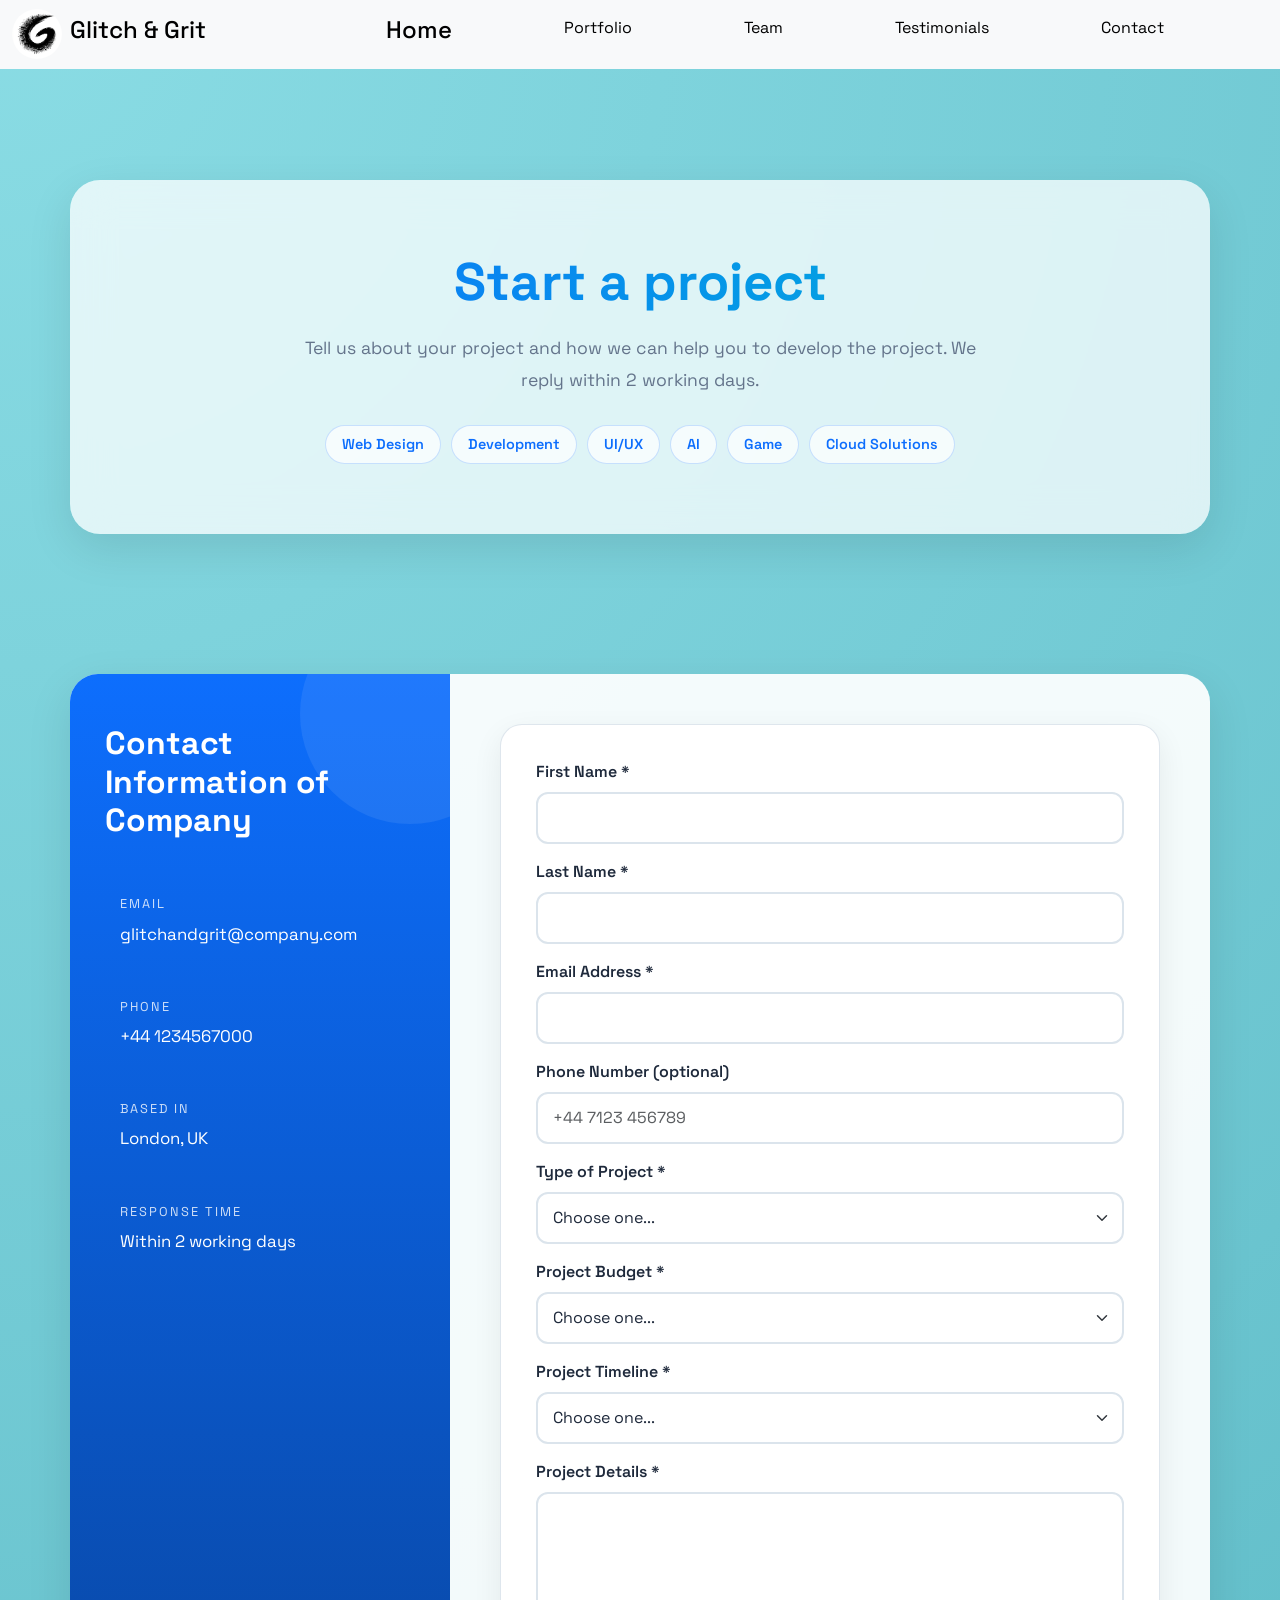
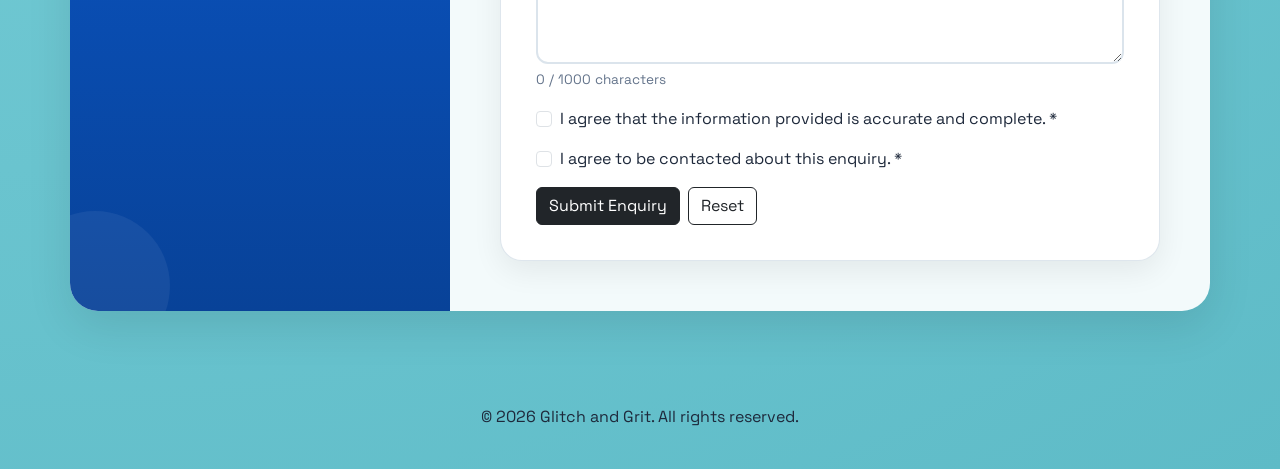
==== enquiry.html @ a0206c1f "Updated code" ====
<!doctype html>
<html lang="en">
<head>
    <meta charset="utf-8">
    <meta name="viewport" content="width=device-width, initial-scale=1">
    <title>Glitch and Grit</title>

    <!-- BootStrap CSS  -->
    <link href="https://cdn.jsdelivr.net/npm/bootstrap@5.3.8/dist/css/bootstrap.min.css" rel="stylesheet" integrity="sha384-sRIl4kxILFvY47J16cr9ZwB07vP4J8+LH7qKQnuqkuIAvNWLzeN8tE5YBujZqJLB" crossorigin="anonymous">

    <!-- Custom CSS -->
    <link rel="stylesheet" href="enquiry.css">
</head>

<body>

    <nav class="navbar navbar-expand-md navbar-light bg-light fixed-top">
        <div class="container-fluid">
            <img src="images/gglogo.png" alt="Logo" width="50" height="50" class="d-inline-block rounded-circle align-text-top me-2">
            <a class="navbar-brand" href="index.html"><h4>Glitch & Grit</h4></a>
            <button class="navbar-toggler" 
                type="button" 
                data-bs-toggle="collapse" 
                data-bs-target="#navbarnav" 
                aria-controls="navbarnav"
                aria-expanded="false"
                aria-label="Toggle navigation">
                <span class="navbar-toggler-icon"> </span>
            </button>
        <div class="collapse navbar-collapse" id="navbarnav">
            <ul class="navbar-nav ms-auto me-5 mb-2 mb-lg-0">
                <li class="nav-item mx-5" >
                    <a class="nav-link active" aria-current="page" href="index.html"><h4>Home</h4></a>
                </li>
                <li class="nav-item mx-5" >
                    <a class="nav-link active" href="portfolio.html">Portfolio</a>
                </li>
                <li class="nav-item mx-5" >
                    <a class="nav-link active" href="team.html">Team</a>
                </li>
                <li class="nav-item mx-5">
                    <a class="nav-link  active" href="testimonials.html">Testimonials</a>
                </li>
                <li class="nav-item mx-5">
                    <a class="nav-link active" href="enquiry.html">Contact</a>
                </li>
            </ul>
        </div>
    </nav>


    <!-- Main Section -->
    <main>

        <!-- Enquiry Form Section -->
        <section class="enquiry-section">
            <div class="container">
                <h2>Start a project</h2>
                <p>Tell us about your project and how we can help you to develop the project. We reply within 2 working days.</p>
                <div class="service-highlights">
                    <span>Web Design</span>
                    <span>Development</span>
                    <span>UI/UX</span>
                    <span>AI</span>
                    <span>Game</span>
                    <span>Cloud Solutions</span>
                </div>   
            </div>
        </section>

            
        <section class="contact">
            <div class="container">
                <!-- Left column: Contact Information -->
                <div class="row">
                    <div class="col-md-4">
                        <h2>Contact Information of Company</h2>
                        <div class="contacts-detail">
                            <span>Email</span>
                            <a href="mailto:glitchandgrit@company.com">glitchandgrit@company.com</a>
                        </div>

                        <div class="contacts-detail">
                            <span>Phone</span>
                            <a href="tel:+441234567000">+44 1234567000</a>
                        </div>

                        <div class="contacts-detail">
                            <span>Based in</span>
                            <p>London, UK</p>
                        </div>
                        <div class="contacts-detail">
                            <span>Response time</span>
                            <p>Within 2 working days</p>
                        </div>
                    </div>
        
                    <!-- Right column: Enquiry Form -->
                    <div class="col-md-8">
                        <form novalidate>

                            <div id="enquiry-status" role="status" aria-live="polite"></div>

                            <div class="mb-3">
                                <label for="first-name" class="form-label">First Name *</label>
                                <input type="text" id="first-name" name="FirstName" class="form-control" autocomplete="given-name" aria-describedby="first-name-error">
                                <p id="first-name-error" class="first-name-error-message" role="alert" aria-live="polite"></p>
                            </div>

                            <div class="mb-3">
                                <label for="last-name" class="form-label">Last Name *</label>
                                <input type="text" id="last-name" name="LastName" class="form-control" autocomplete="family-name" aria-describedby="last-name-error">
                                <p id="last-name-error" class="last-name-error-message" role="alert" aria-live="polite"></p>
                            </div>

                            <div class="mb-3">
                                <label for="email" class="form-label">Email Address *</label>
                                <input type="email" id="email" name="Email" class="form-control" autocomplete="email" aria-describedby="email-error">
                                <p id="email-error" class="email-error-message" role="alert" aria-live="polite"></p>
                            </div>

                            <div class="mb-3">
                                    <label for="phone-number" class="form-label">Phone Number (optional)</label>
                                <input type="tel" id="phone-number" name="Phone" class="form-control" placeholder="+44 7123 456789" autocomplete="tel" aria-describedby="phone-number-error">
                                <p id="phone-number-error" class="phone-number-error-message" role="alert" aria-live="polite"></p>
                            </div>

                            <div class="project-budget-options">
                                <div class="mb-3">
                                    <label for="project" class="form-label">Type of Project *</label>
                                    <select id="project" name="project" class="form-select" aria-describedby="project-error">
                                        <option value="">Choose one...</option>
                                        <option value="Website">Website Development</option>
                                        <option value="ui/ux">UI/UX Design</option>
                                        <option value="desk/appdev">Desktop/Mobile Application Development</option>
                                        <option value="ai">Artificial Intelligence</option>
                                        <option value="game">Game Development</option>
                                        <option value="cloud">Cloud Development</option>
                                    </select>
                                    <p id="project-error" class="project-error-message" role="alert" aria-live="polite"></p>
                                </div>
                            </div>

                            <div class="mb-3">
                                <label for="project-budget" class="form-label">Project Budget *</label>
                                    <select id="project-budget" name="projectBudget" class="form-select" aria-describedby="project-budget-error">
                                        <option value="">Choose one...</option>
                                        <option value="low">Under £4,000</option>
                                        <option value="medium">£4,000 - £10,000</option>
                                        <option value="high">£10,000 - £20,000</option>
                                        <option value="very-high">£20,000 +</option>
                                    </select>
                                    <p id="project-budget-error" class="project-budget-error-message" role="alert" aria-live="polite"></p>
                            </div>

                            <div class="mb-3">
                                <label for="project-timeline" class="form-label">Project Timeline *</label>
                                    <select id="project-timeline" name="projectTimeline" class="form-select" aria-describedby="project-timeline-error">
                                        <option value="">Choose one...</option>
                                        <option value="urgent">Within 4 weeks</option>
                                        <option value="short">1 - 2 months</option>
                                        <option value="medium">2 - 5 months</option>
                                        <option value="long">5+ months</option>
                                    </select>
                                    <p id="project-timeline-error" class="project-timeline-error-message" role="alert" aria-live="polite"></p>
                            </div>


                            <div class="mb-3">
                                <label for="project-details" class="form-label">Project Details *</label>
                                <textarea id="project-details" name="projectdetails" class="form-control" rows="6" aria-describedby="project-details-error message-count"></textarea>
                                <p id="message-count" class="form-text">0 / 1000 characters</p>
                                <p id="project-details-error" class="project-details-error-message" role="alert" aria-live="polite"></p>
                            </div>

                            <div class="form-check mb-2">
                                <input class="form-check-input" type="checkbox" id="agreed-information" name="agreedInfo" aria-describedby="agreed-info-error">
                                <label class="form-check-label" for="agreed-information">I agree that the information provided is accurate and complete. *</label>
                                <p id="agreed-info-error" class="agreed-info-error-message" role="alert" aria-live="polite"></p>
                            </div>

                            <div class="form-check mb-3">
                                <input class="form-check-input" type="checkbox" id="agreed-enquiry" name="agreedContact" aria-describedby="agreed-enquiry-error">
                                <label class="form-check-label" for="agreed-enquiry">I agree to be contacted about this enquiry. *</label>
                                <p id="agreed-enquiry-error" class="agreed-enquiry-error-message" role="alert" aria-live="polite"></p>
                            </div>

                            <div class="d-flex gap-2">
                                <button type="submit" class="btn btn-dark">Submit Enquiry</button>
                                <button type="button" class="btn btn-outline-dark">Reset</button>
                            </div>
                        </form>
                    </div>
                </div>
            </div>
        </section>
    </main>

    <!-- Footer Section -->
    <footer class="footer py-4">
        <div class="container text-center">
            <p>&copy; 2026 Glitch and Grit. All rights reserved.</p>
        </div>
    </footer>

    <!-- Bootstrap JS-->
    <script src="https://cdn.jsdelivr.net/npm/bootstrap@5.3.8/dist/js/bootstrap.bundle.min.js"></script>


    <!-- Custom JS -->
    <script src="enquiry.js"></script>  

</body>
</html>
---- enquiry.css ----
/* Google fonts Import*/
@import url('https://fonts.googleapis.com/css2?family=Space+Grotesk:wght@300;400;500;600;700&display=swap');

/* Main colors and variables for webpage */
:root{
    --primary: #0d6efd;
    --primary-dark: #0b5ed7;
    --secondary: #5ebbc7;
    --dark: #1e293b;
    --dark-light: #334155;
    --white: #ffffff;
    --light: #f8fafc;
    --border:#dbe4ec;
    --shadow:
    0 15px 45px rgba(0,0,0,.10);
    --shadow-hover:
    0 25px 55px rgba(0,0,0,.18);
    --radius:22px;
}

/* CSS Reset of webpage */
*{
    margin: 0;
    padding: 0;
    box-sizing: border-box;
}

/* smooth scrolling */
html {
    scroll-behavior: smooth;
}

/* Main page styling - body */
body {
    font-family: "Space Grotesk",sans-serif;
    background:
    radial-gradient(circle at top left,#8adce4,#5ebbc7);
    color: var(--dark);
    padding-top: 90px;
    overflow-x: hidden;
}

/* custom scrollbar */
::-webkit-scrollbar {
    width: 12px;
}

::-webkit-scrollbar-track {
    background: #dbe4ec;
}

/* Scrollbar thumb styling */
Hero section
::-webkit-scrollbar-thumb {
    background: #0d6efd;
    border-radius: 30px;
}

/* Scrollbar thumb hover effect */
hero content
::-webkit-scrollbar-thumb:hover {
    background: #084298;
}

/* text highlight color */
::selection {
    background: #0d6efd;
    color: #fff;
}

/* Top enquiry banner section */
.enquiry-section {
    padding: 90px 0 70px;
}

/* Top Main Container */
.enquiry-section .container {
    background: rgba(255,255,255,.75);
    backdrop-filter: blur(20px);
    border-radius: 30px;
    padding: 70px 50px;
    text-align: center;
    box-shadow: var(--shadow);
    animation:floatHero 6s ease-in-out infinite;
}

/* CSS styling for top enquiry box inside */
.enquiry-section h2 {
    font-size: 3.3rem;
    font-weight: 800;
    background:
    linear-gradient(90deg,#0d6efd,#00b4d8);
    background-clip: text;
    color: transparent;
    margin-bottom: 20px;
}

/* Text under main title */
.enquiry-section p {
    color: #64748b;
    font-size: 1.1rem;
    max-width: 700px;
    margin: auto;
    line-height: 1.8;
}

/* Service highlights styling */
.service-highlights {
    display: flex;
    justify-content: center;
    flex-wrap: wrap;
    gap: 10px;
    margin-top: 28px;
}

.service-highlights span {
    padding: 8px 16px;
    border: 1px solid rgba(13,110,253,.2);
    border-radius: 50px;
    background: rgba(255,255,255,.7);
    color: #0d6efd;
    font-size: .9rem;
    font-weight: 600;
    transition: transform .25s ease, background-color .25s ease, box-shadow .25s ease;
}

.service-highlights span:hover {
    transform: translateY(-3px);
    background: #ffffff;
    box-shadow: 0 8px 18px rgba(13,110,253,.15);
}

/* Contact section - left side styling */
.contact {
    padding: 70px 0;
}


.contact .row {
    background: rgba(255,255,255,.92);
    border-radius: 28px;
    overflow: hidden;
    box-shadow: var(--shadow);
    transition: box-shadow .35s ease, transform .35s ease;
}

.contact .row:hover {
    transform: translateY(-5px);
    box-shadow: var(--shadow-hover);
}

/* Contact information styling */
.contact .col-md-4 {
    background: linear-gradient(180deg,#0d6efd,#084298);
    color: white;
    padding: 50px 35px;
    position: relative;
    overflow: hidden;
}

/* bg styling of left column */
.contact .col-md-4::before {
    content: "";
    position: absolute;
    width: 220px;
    height: 220px;
    border-radius: 50%;
    background: rgba(255,255,255,.08);
    right: -70px;
    top: -70px;
}

.contact .col-md-4::after {
    content: "";
    position: absolute;
    width: 150px;
    height: 150px;
    border-radius: 50%;
    background: rgba(255,255,255,.06);
    left: -50px;
    bottom: -50px;
}
.contact .col-md-4 h2 {
    font-size: 2rem;
    font-weight: 700;
    margin-bottom: 40px;
    position: relative;
    z-index: 2;
}

/* Contact details */
.contacts-detail {
    padding: 15px;
    margin-bottom: 20px;
    border-radius: 16px;
    transition: transform .3s ease, background-color .3s ease;
    position: relative;
    z-index: 2;
}


.contacts-detail:hover {
    background: rgba(255,255,255,.12);
    transform: translateX(8px);
}

.contacts-detail span {
    display: block;
    text-transform: uppercase;
    letter-spacing: 2px;
    font-size: .8rem;
    opacity: .8;
    margin-bottom: 8px;
}

.contacts-detail a,
.contacts-detail p {
    color: white;
    text-decoration: none;
    margin: 0;
    font-size: 1.05rem;
}

.contacts-detail a:hover {
    text-decoration: underline;
}

/* Contact form - right side styling */
.contact .col-md-8 {
    padding: 50px;
}
.contact form {
    background: #ffffff;
    border: 1px solid rgba(219,228,236,.9);
    border-radius: 22px;
    padding: 35px;
    box-shadow: 0 10px 30px rgba(0,0,0,.07);
    transition: transform .3s ease, box-shadow .3s ease;
}
.contact form:hover {
    transform: translateY(-3px);
    box-shadow: 0 15px 35px rgba(0,0,0,.10);
}

/* Form input fields styling */
.form-label {
    font-weight: 600;
    color: var(--dark);
    margin-bottom: 8px;
}

/* Text inputs and dropdown menu styling*/
.form-control,
.form-select {
    border: 2px solid var(--border);
    border-radius: 12px;
    padding: 12px 15px;
    background-color: #ffffff;
    color: var(--dark);
    transition: border-color .25s ease, box-shadow .25s ease, transform .25s ease;
}

.form-control:hover,
.form-select:hover {
    border-color: #8bbcf7;
    transform: translateY(-2px);
}

.form-control:focus,
.form-select:focus {
    border-color: var(--primary);
    outline: none;
    transform: translateY(-2px);
    box-shadow: 0 7px 18px rgba(13,110,253,.18);
}

textarea.form-control {
    resize: vertical;
    min-height: 150px;
}

/* Form character counting*/
#message-count {
    font-size: .85rem;
    color: #64748b;
    margin-top: 6px;
}
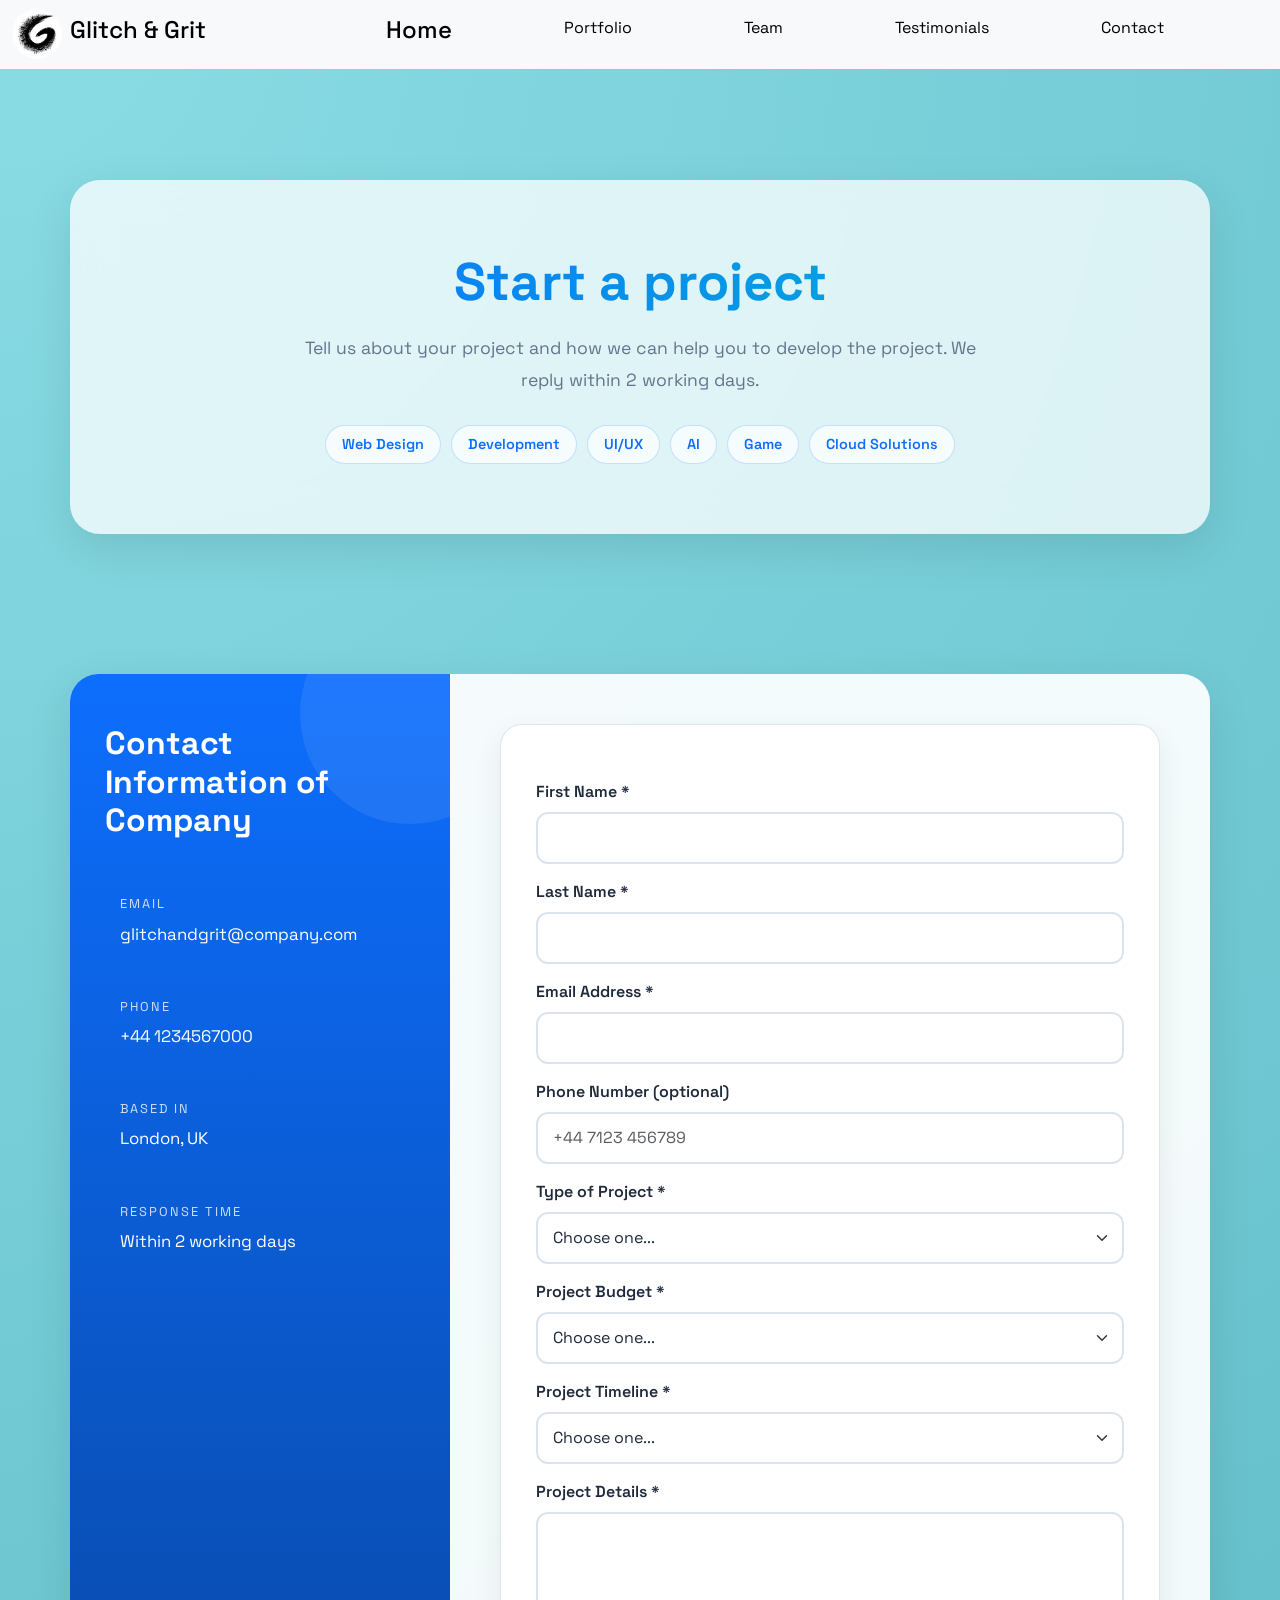
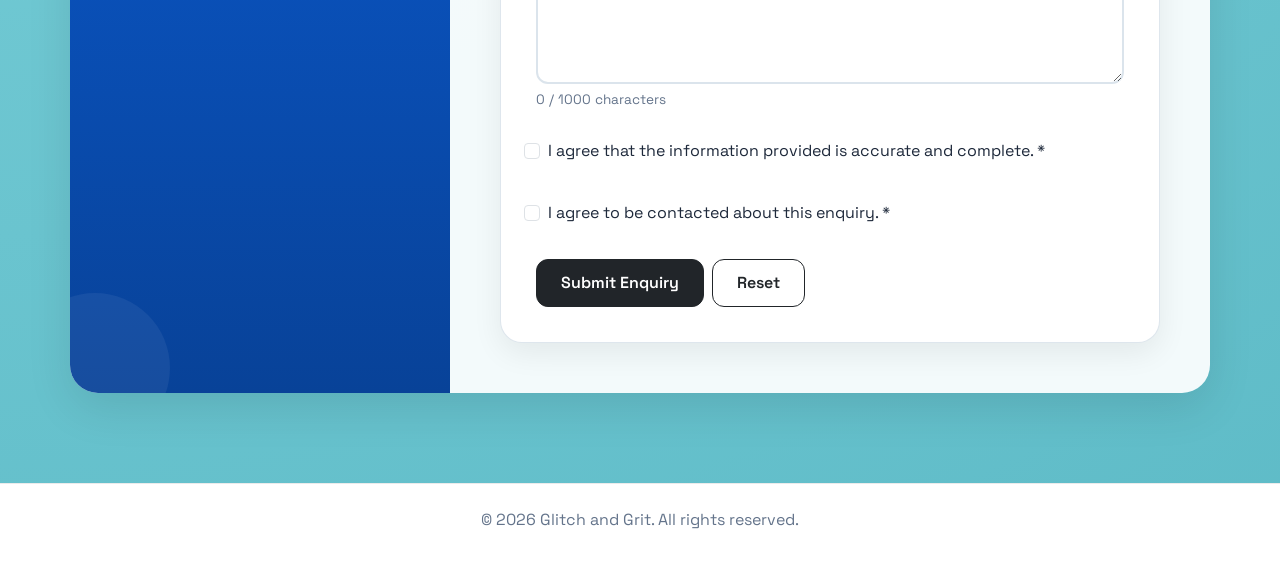
==== commit 64ff460e: "updated code" ====
--- a/enquiry.html
+++ b/enquiry.html
@@ -16,7 +16,7 @@
 
     <nav class="navbar navbar-expand-md navbar-light bg-light fixed-top">
         <div class="container-fluid">
-            <img src="images/gglogo.png" alt="Logo" width="50" height="50" class="d-inline-block rounded-circle align-text-top me-2">
+            <img src="logo_image/gglogo.png" alt="Logo" width="50" height="50" class="d-inline-block rounded-circle align-text-top me-2">
             <a class="navbar-brand" href="index.html"><h4>Glitch & Grit</h4></a>
             <button class="navbar-toggler" 
                 type="button" 
--- a/enquiry.css
+++ b/enquiry.css
@@ -286,3 +286,126 @@
     margin-top: 6px;
 }
 
+/* form error message styling */
+.first-name-error-message,
+.last-name-error-message,
+.email-error-message,
+.phone-number-error-message,
+.project-error-message,
+.project-budget-error-message,
+.timeline-error-message,
+.project-details-error-message,
+.agreed-info-error-message,
+.agreed-enquiry-error-message {
+    color: #dc3545;
+    font-size: .85rem;
+    font-weight: 500;
+    margin-top: 6px;
+    margin-bottom: 0;
+}
+
+.form-control.is-invalid,
+.form-select.is-invalid {
+    border-color: #dc3545;
+    box-shadow: 0 0 0 3px rgba(220,53,69,.10);
+}
+
+.form-control.is-valid,
+.form-select.is-valid {
+    border-color: #198754;
+    box-shadow: 0 0 0 3px rgba(25,135,84,.08);
+}
+
+/* Checkboxes styling */
+.form-check {
+    padding: 12px;
+    border-radius: 12px;
+    transition: background-color .25s ease, transform .25s ease;
+}
+
+.form-check:hover {
+    background-color: #f1f7ff;
+    transform: translateX(3px);
+}
+
+.form-check-input {
+    cursor: pointer;
+}
+
+.form-check-input:focus {
+    box-shadow: 0 0 0 3px rgba(13,110,253,.18);
+}
+
+/* Buttons submit and reset styling */
+.contact .btn {
+    border-radius: 12px;
+    padding: 11px 24px;
+    font-weight: 600;
+    transition: transform .25s ease, box-shadow .25s ease;
+}
+
+.contact .btn:hover {
+    transform: translateY(-3px);
+    box-shadow: 0 8px 18px rgba(0,0,0,.15);
+}
+
+.contact .btn:active {
+    transform: translateY(0);
+}
+
+/* submitted notification */
+#enquiry-status {
+    margin-bottom: 20px;
+    border-radius: 10px;
+    font-weight: 600;
+}
+
+/* Footer */
+.footer {
+    background: #ffffff;
+    color: #64748b;
+    border-top: 1px solid rgba(0,0,0,.08);
+    margin-top: 20px;
+}
+
+/* Mobile layout design */
+@media (max-width: 767px) {
+    body {
+        padding-top: 75px;
+    }
+    .enquiry-section {
+        padding: 50px 15px;
+    }
+    .enquiry-section .container {
+        padding: 45px 25px;
+    }
+    .enquiry-section h2 {
+        font-size: 2.3rem;
+    }
+    .enquiry-section p {
+        font-size: 1rem;
+    }
+    .contact {
+        padding: 40px 15px;
+    }
+    .contact .col-md-4 {
+        padding: 40px 25px;
+    }
+    .contact .col-md-8 {
+        padding: 25px;
+    }
+    .contact form {
+        padding: 25px;
+    }
+    .contact .col-md-4 h2 {
+        font-size: 1.7rem;
+    }
+    .form-control,
+    .form-select {
+        font-size: 16px;
+    }
+
+    .contact .btn {
+        width: 100%;
+    }
+}
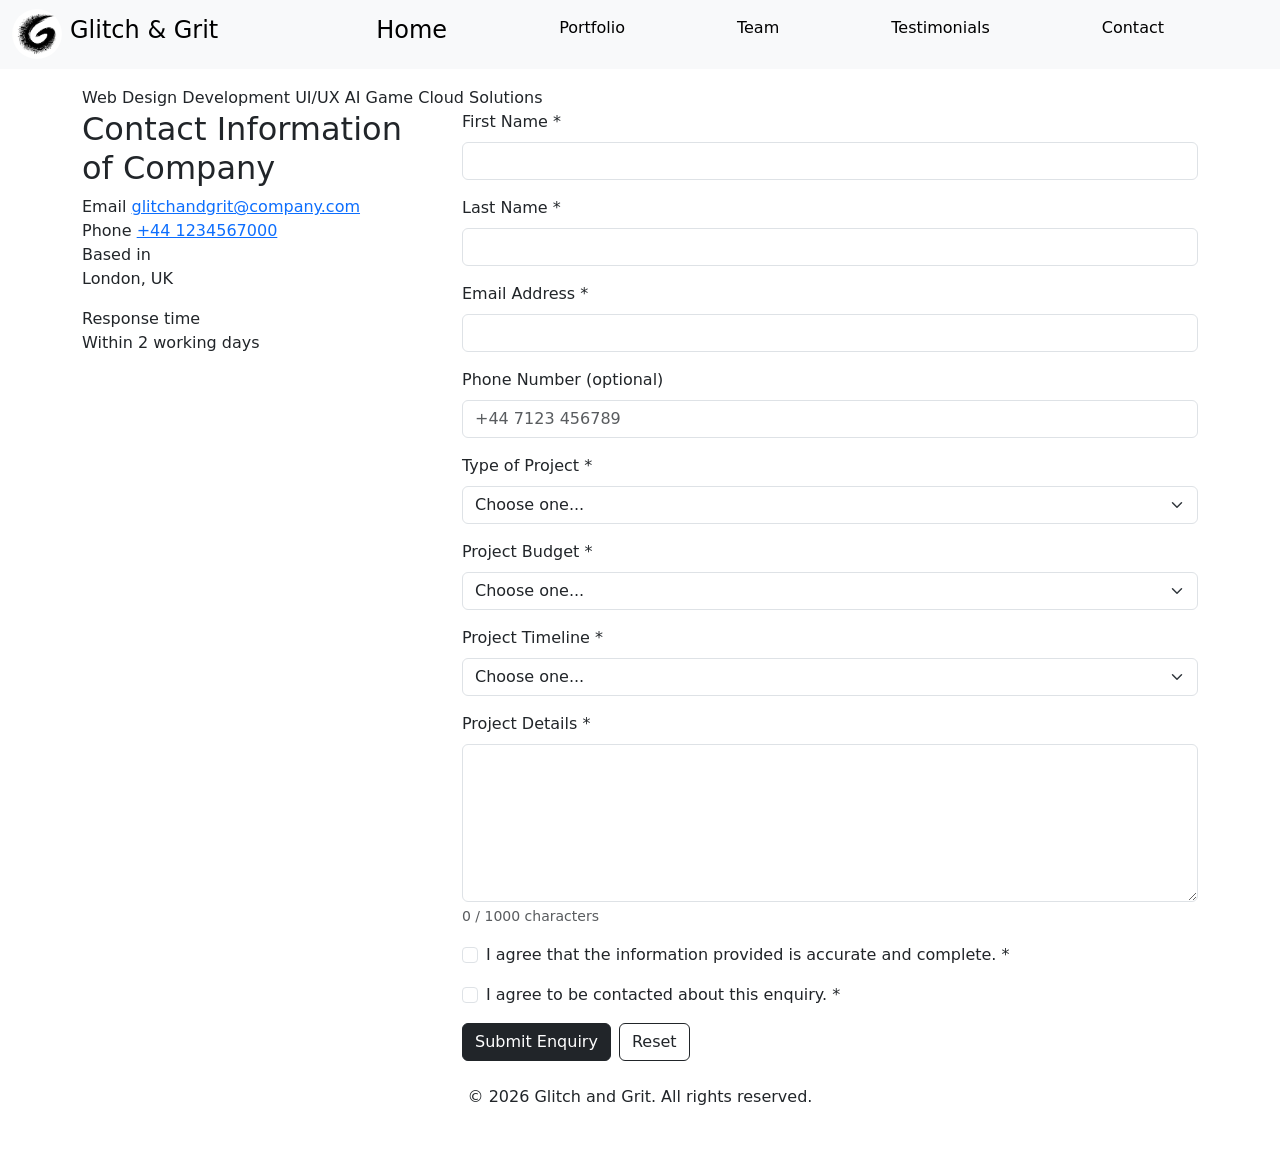
==== commit bb402239: "updated enquiry.js and validation.js" ====
--- a/enquiry.html
+++ b/enquiry.html
@@ -39,7 +39,7 @@
                     <a class="nav-link active" href="team.html">Team</a>
                 </li>
                 <li class="nav-item mx-5">
-                    <a class="nav-link  active" href="testimonials.html">Testimonials</a>
+                    <a class="nav-link  active" href="testimonial.html">Testimonials</a>
                 </li>
                 <li class="nav-item mx-5">
                     <a class="nav-link active" href="enquiry.html">Contact</a>
@@ -64,7 +64,7 @@
                     <span>AI</span>
                     <span>Game</span>
                     <span>Cloud Solutions</span>
-                </div>   
+                </div> 
             </div>
         </section>
 
@@ -203,12 +203,19 @@
         </div>
     </footer>
 
-    <!-- Bootstrap JS-->
+    <!-- Bootstrap JS -->
     <script src="https://cdn.jsdelivr.net/npm/bootstrap@5.3.8/dist/js/bootstrap.bundle.min.js"></script>
 
+    <!-- jQuery -->
+    <script src="https://code.jquery.com/jquery-3.7.1.min.js"></script>
 
     <!-- Custom JS -->
-    <script src="enquiry.js"></script>  
+
+    <!-- validation js-->
+    <script src="validation.js"></script>
+
+    <!-- enquiry js -->
+    <script src="enquiry.js"></script>
 
 </body>
 </html>
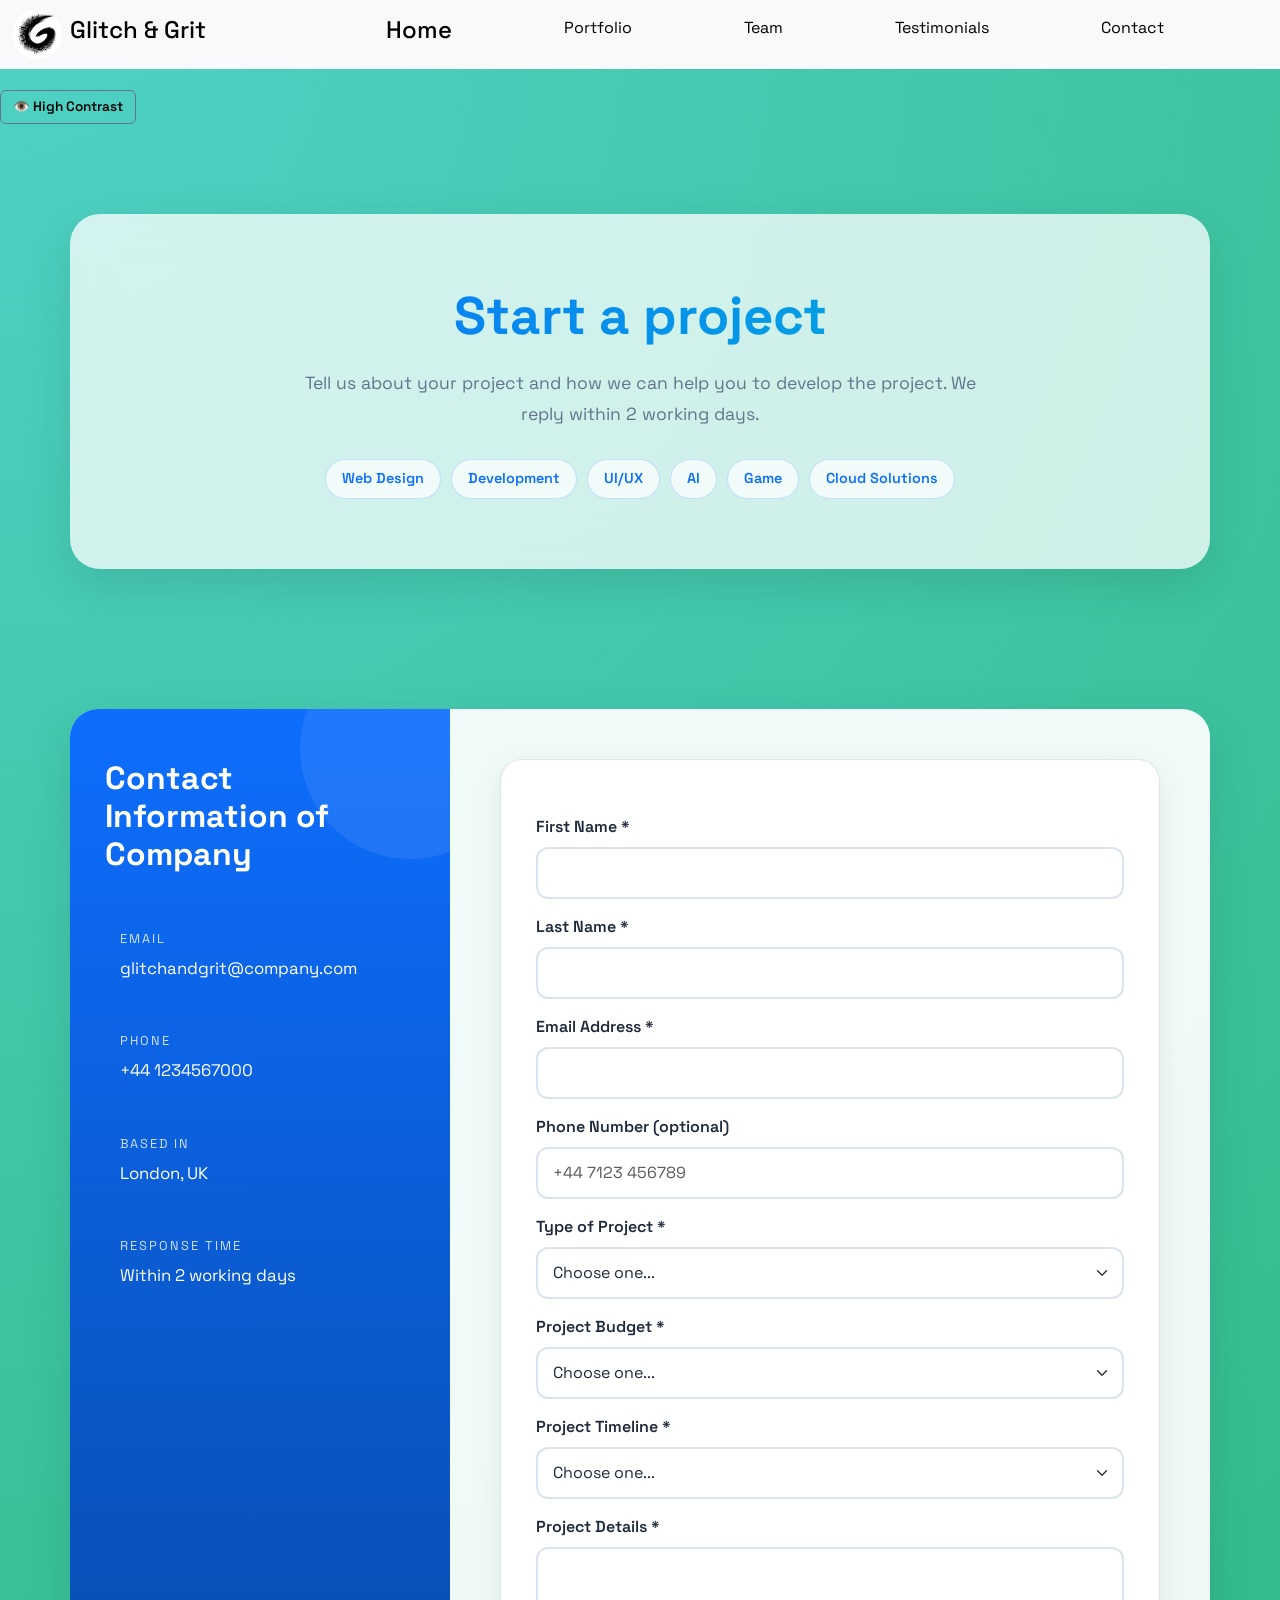
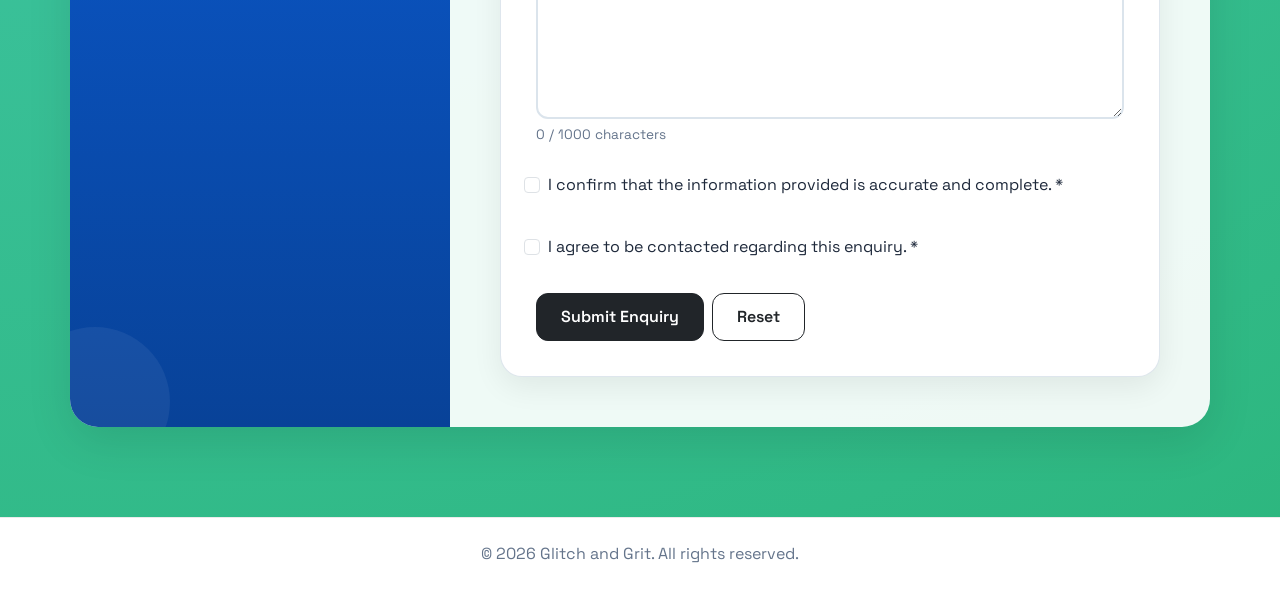
==== commit d6bea8a6: "Complete contact page implementation" ====
--- a/enquiry.html
+++ b/enquiry.html
@@ -48,7 +48,11 @@
         </div>
     </nav>
 
-
+    <!-- Hight contrast button for user who can't see in lower contrast -->
+    <div>
+        <button type="button" id="contrast-toggle-btn" style="background:none; border:1px solid #64748b; padding:6px 12px; border-radius:6px; cursor:pointer; font-weight:600; font-size: 0.85rem;" aria-label="Toggle High Contrast Mode">👁️ High Contrast</button>
+    </div>
+    
     <!-- Main Section -->
     <main>
 
@@ -175,19 +179,19 @@
 
                             <div class="form-check mb-2">
                                 <input class="form-check-input" type="checkbox" id="agreed-information" name="agreedInfo" aria-describedby="agreed-info-error">
-                                <label class="form-check-label" for="agreed-information">I agree that the information provided is accurate and complete. *</label>
+                                <label class="form-check-label" for="agreed-information">I confirm that the information provided is accurate and complete. *</label>
                                 <p id="agreed-info-error" class="agreed-info-error-message" role="alert" aria-live="polite"></p>
                             </div>
 
                             <div class="form-check mb-3">
                                 <input class="form-check-input" type="checkbox" id="agreed-enquiry" name="agreedContact" aria-describedby="agreed-enquiry-error">
-                                <label class="form-check-label" for="agreed-enquiry">I agree to be contacted about this enquiry. *</label>
+                                <label class="form-check-label" for="agreed-enquiry">I agree to be contacted regarding this enquiry. *</label>
                                 <p id="agreed-enquiry-error" class="agreed-enquiry-error-message" role="alert" aria-live="polite"></p>
                             </div>
 
                             <div class="d-flex gap-2">
                                 <button type="submit" class="btn btn-dark">Submit Enquiry</button>
-                                <button type="button" class="btn btn-outline-dark">Reset</button>
+                                <button type="button" id="clear-form-btn" class="btn btn-outline-dark">Reset</button>
                             </div>
                         </form>
                     </div>
@@ -210,10 +214,12 @@
     <script src="https://code.jquery.com/jquery-3.7.1.min.js"></script>
 
     <!-- Custom JS -->
-
     <!-- validation js-->
     <script src="validation.js"></script>
 
+    <!-- storage js -->
+    <script src="storage.js"></script>
+
     <!-- enquiry js -->
     <script src="enquiry.js"></script>
 
--- a/enquiry.css
+++ b/enquiry.css
@@ -0,0 +1,439 @@
+/* Google fonts Import*/
+@import url('https://fonts.googleapis.com/css2?family=Space+Grotesk:wght@300;400;500;600;700&display=swap');
+
+/* Main colors for webpage */
+:root{
+    --primary: #0d6efd;
+    --primary-dark: #0b5ed7;
+    --secondary: #5ebbc7;
+    --dark: #1e293b;
+    --dark-light: #334155;
+    --white: #ffffff;
+    --light: #f8fafc;
+    --border:#dbe4ec;
+    --shadow:
+    0 15px 45px rgba(0,0,0,.10);
+    --shadow-hover:
+    0 25px 55px rgba(0,0,0,.18);
+    --radius:22px;
+}
+
+/* CSS Reset of webpage */
+*{
+    margin: 0;
+    padding: 0;
+    box-sizing: border-box;
+}
+
+/* smooth scrolling */
+html {
+    scroll-behavior: smooth;
+}
+
+/* Main page styling - body */
+body {
+    font-family: "Space Grotesk",sans-serif;
+    background:
+    radial-gradient(circle at top left,#4fd1c5,#2cb67d);
+    color: var(--dark);
+    padding-top: 90px;
+    overflow-x: hidden;
+}
+
+::-webkit-scrollbar {
+    width: 12px;
+}
+
+::-webkit-scrollbar-track {
+    background: #dbe4ec;
+}
+
+Hero section
+::-webkit-scrollbar-thumb {
+    background: #0d6efd;
+    border-radius: 30px;
+}
+
+hero content
+::-webkit-scrollbar-thumb:hover {
+    background: #084298;
+}
+
+/* text highlight color */
+::selection {
+    background: #0d6efd;
+    color: #fff;
+}
+
+/* Top enquiry banner section */
+.enquiry-section {
+    padding: 90px 0 70px;
+}
+
+/* Top Main Container */
+.enquiry-section .container {
+    background: rgba(255,255,255,.75);
+    backdrop-filter: blur(20px);
+    border-radius: 30px;
+    padding: 70px 50px;
+    text-align: center;
+    box-shadow: var(--shadow);
+    animation:floatHero 6s ease-in-out infinite;
+}
+
+/* CSS styling for top enquiry box inside */
+.enquiry-section h2 {
+    font-size: 3.3rem;
+    font-weight: 800;
+    background:
+    linear-gradient(90deg,#0d6efd,#00b4d8);
+    background-clip: text;
+    color: transparent;
+    margin-bottom: 20px;
+}
+
+/* Text under main title */
+.enquiry-section p {
+    color: #64748b;
+    font-size: 1.1rem;
+    max-width: 700px;
+    margin: auto;
+    line-height: 1.8;
+}
+
+/* Service highlights styling */
+.service-highlights {
+    display: flex;
+    justify-content: center;
+    flex-wrap: wrap;
+    gap: 10px;
+    margin-top: 28px;
+}
+
+.service-highlights span {
+    padding: 8px 16px;
+    border: 1px solid rgba(13,110,253,.2);
+    border-radius: 50px;
+    background: rgba(255,255,255,.7);
+    color: #0d6efd;
+    font-size: .9rem;
+    font-weight: 600;
+    transition: transform .25s ease, background-color .25s ease, box-shadow .25s ease;
+}
+
+.service-highlights span:hover {
+    transform: translateY(-3px);
+    background: #ffffff;
+    box-shadow: 0 8px 18px rgba(13,110,253,.15);
+}
+
+/* Contact section - left side styling */
+.contact {
+    padding: 70px 0;
+}
+
+
+.contact .row {
+    background: rgba(255,255,255,.92);
+    border-radius: 28px;
+    overflow: hidden;
+    box-shadow: var(--shadow);
+    transition: box-shadow .35s ease, transform .35s ease;
+}
+
+.contact .row:hover {
+    transform: translateY(-5px);
+    box-shadow: var(--shadow-hover);
+}
+
+/* Contact information styling */
+.contact .col-md-4 {
+    background: linear-gradient(180deg,#0d6efd,#084298);
+    color: white;
+    padding: 50px 35px;
+    position: relative;
+    overflow: hidden;
+}
+
+/* bg styling of left column */
+.contact .col-md-4::before {
+    content: "";
+    position: absolute;
+    width: 220px;
+    height: 220px;
+    border-radius: 50%;
+    background: rgba(255,255,255,.08);
+    right: -70px;
+    top: -70px;
+}
+
+.contact .col-md-4::after {
+    content: "";
+    position: absolute;
+    width: 150px;
+    height: 150px;
+    border-radius: 50%;
+    background: rgba(255,255,255,.06);
+    left: -50px;
+    bottom: -50px;
+}
+.contact .col-md-4 h2 {
+    font-size: 2rem;
+    font-weight: 700;
+    margin-bottom: 40px;
+    position: relative;
+    z-index: 2;
+}
+
+/* Contact details */
+.contacts-detail {
+    padding: 15px;
+    margin-bottom: 20px;
+    border-radius: 16px;
+    transition: transform .3s ease, background-color .3s ease;
+    position: relative;
+    z-index: 2;
+}
+
+
+.contacts-detail:hover {
+    background: rgba(255,255,255,.12);
+    transform: translateX(8px);
+}
+
+.contacts-detail span {
+    display: block;
+    text-transform: uppercase;
+    letter-spacing: 2px;
+    font-size: .8rem;
+    opacity: .8;
+    margin-bottom: 8px;
+}
+
+.contacts-detail a,
+.contacts-detail p {
+    color: white;
+    text-decoration: none;
+    margin: 0;
+    font-size: 1.05rem;
+}
+
+.contacts-detail a:hover {
+    text-decoration: underline;
+}
+
+/* Contact form - right side styling */
+.contact .col-md-8 {
+    padding: 50px;
+}
+.contact form {
+    background: #ffffff;
+    border: 1px solid rgba(219,228,236,.9);
+    border-radius: 22px;
+    padding: 35px;
+    box-shadow: 0 10px 30px rgba(0,0,0,.07);
+    transition: transform .3s ease, box-shadow .3s ease;
+}
+.contact form:hover {
+    transform: translateY(-3px);
+    box-shadow: 0 15px 35px rgba(0,0,0,.10);
+}
+
+/* Form input fields styling */
+.form-label {
+    font-weight: 600;
+    color: var(--dark);
+    margin-bottom: 8px;
+}
+
+/* Text inputs and dropdown menu styling*/
+.form-control,
+.form-select {
+    border: 2px solid var(--border);
+    border-radius: 12px;
+    padding: 12px 15px;
+    background-color: #ffffff;
+    color: var(--dark);
+    transition: border-color .25s ease, box-shadow .25s ease, transform .25s ease;
+}
+
+.form-control:hover,
+.form-select:hover {
+    border-color: #8bbcf7;
+    transform: translateY(-2px);
+}
+
+.form-control:focus,
+.form-select:focus {
+    border-color: var(--primary);
+    outline: none;
+    transform: translateY(-2px);
+    box-shadow: 0 7px 18px rgba(13,110,253,.18);
+}
+
+textarea.form-control {
+    resize: vertical;
+    min-height: 150px;
+}
+
+/* Form character counting*/
+#message-count {
+    font-size: .85rem;
+    color: #64748b;
+    margin-top: 6px;
+}
+
+/* form error message styling */
+.first-name-error-message,
+.last-name-error-message,
+.email-error-message,
+.phone-number-error-message,
+.project-error-message,
+.project-budget-error-message,
+.timeline-error-message,
+.project-details-error-message,
+.agreed-info-error-message,
+.agreed-enquiry-error-message {
+    color: #dc3545;
+    font-size: .85rem;
+    font-weight: 500;
+    margin-top: 6px;
+    margin-bottom: 0;
+}
+
+.form-control.is-invalid,
+.form-select.is-invalid {
+    border-color: #dc3545;
+    box-shadow: 0 0 0 3px rgba(220,53,69,.10);
+}
+
+.form-control.is-valid,
+.form-select.is-valid {
+    border-color: #198754;
+    box-shadow: 0 0 0 3px rgba(25,135,84,.08);
+}
+
+/* Checkboxes styling */
+.form-check {
+    padding: 12px;
+    border-radius: 12px;
+    transition: background-color .25s ease, transform .25s ease;
+}
+
+.form-check:hover {
+    background-color: #f1f7ff;
+    transform: translateX(3px);
+}
+
+.form-check-input {
+    cursor: pointer;
+}
+
+.form-check-input:focus {
+    box-shadow: 0 0 0 3px rgba(13,110,253,.18);
+}
+
+/* Buttons submit and reset styling */
+.contact .btn {
+    border-radius: 12px;
+    padding: 11px 24px;
+    font-weight: 600;
+    transition: transform .25s ease, box-shadow .25s ease;
+}
+
+.contact .btn:hover {
+    transform: translateY(-3px);
+    box-shadow: 0 8px 18px rgba(0,0,0,.15);
+}
+
+.contact .btn:active {
+    transform: translateY(0);
+}
+
+/* submitted notification */
+#enquiry-status {
+    margin-bottom: 20px;
+    border-radius: 10px;
+    font-weight: 600;
+}
+
+/* Footer */
+.footer {
+    background: #ffffff;
+    color: #64748b;
+    border-top: 1px solid rgba(0,0,0,.08);
+    margin-top: 20px;
+}
+
+/* Mobile layout design */
+@media (max-width: 767px) {
+    body {
+        padding-top: 75px;
+    }
+    .enquiry-section {
+        padding: 50px 15px;
+    }
+    .enquiry-section .container {
+        padding: 45px 25px;
+    }
+    .enquiry-section h2 {
+        font-size: 2.3rem;
+    }
+    .enquiry-section p {
+        font-size: 1rem;
+    }
+    .contact {
+        padding: 40px 15px;
+    }
+    .contact .col-md-4 {
+        padding: 40px 25px;
+    }
+    .contact .col-md-8 {
+        padding: 25px;
+    }
+    .contact form {
+        padding: 25px;
+    }
+    .contact .col-md-4 h2 {
+        font-size: 1.7rem;
+    }
+    .form-control,
+    .form-select {
+        font-size: 16px;
+    }
+
+    .contact .btn {
+        width: 100%;
+    }
+}
+
+/* Hight contrast styling */
+body.high-contrast {
+    background: #000000 !important;
+    color: #ffff00 !important;
+}
+body.high-contrast .contact .row,
+body.high-contrast form,
+body.high-contrast .enquiry-section .container {
+    background: #000000 !important;
+    border: 2px solid #ffff00 !important;
+    color: #ffff00 !important;
+}
+body.high-contrast input,
+body.high-contrast textarea,
+body.high-contrast select {
+    background: #000000 !important;
+    color: #ffff00 !important;
+    border: 2px solid #ffff00 !important;
+}
+body.high-contrast label,
+body.high-contrast p,
+body.high-contrast h2,
+body.high-contrast span {
+    color: #ffff00 !important;
+}
+body.high-contrast button {
+    background: #000 !important;
+    color: #ffff00 !important;
+    border-color: #ffff00 !important;
+}
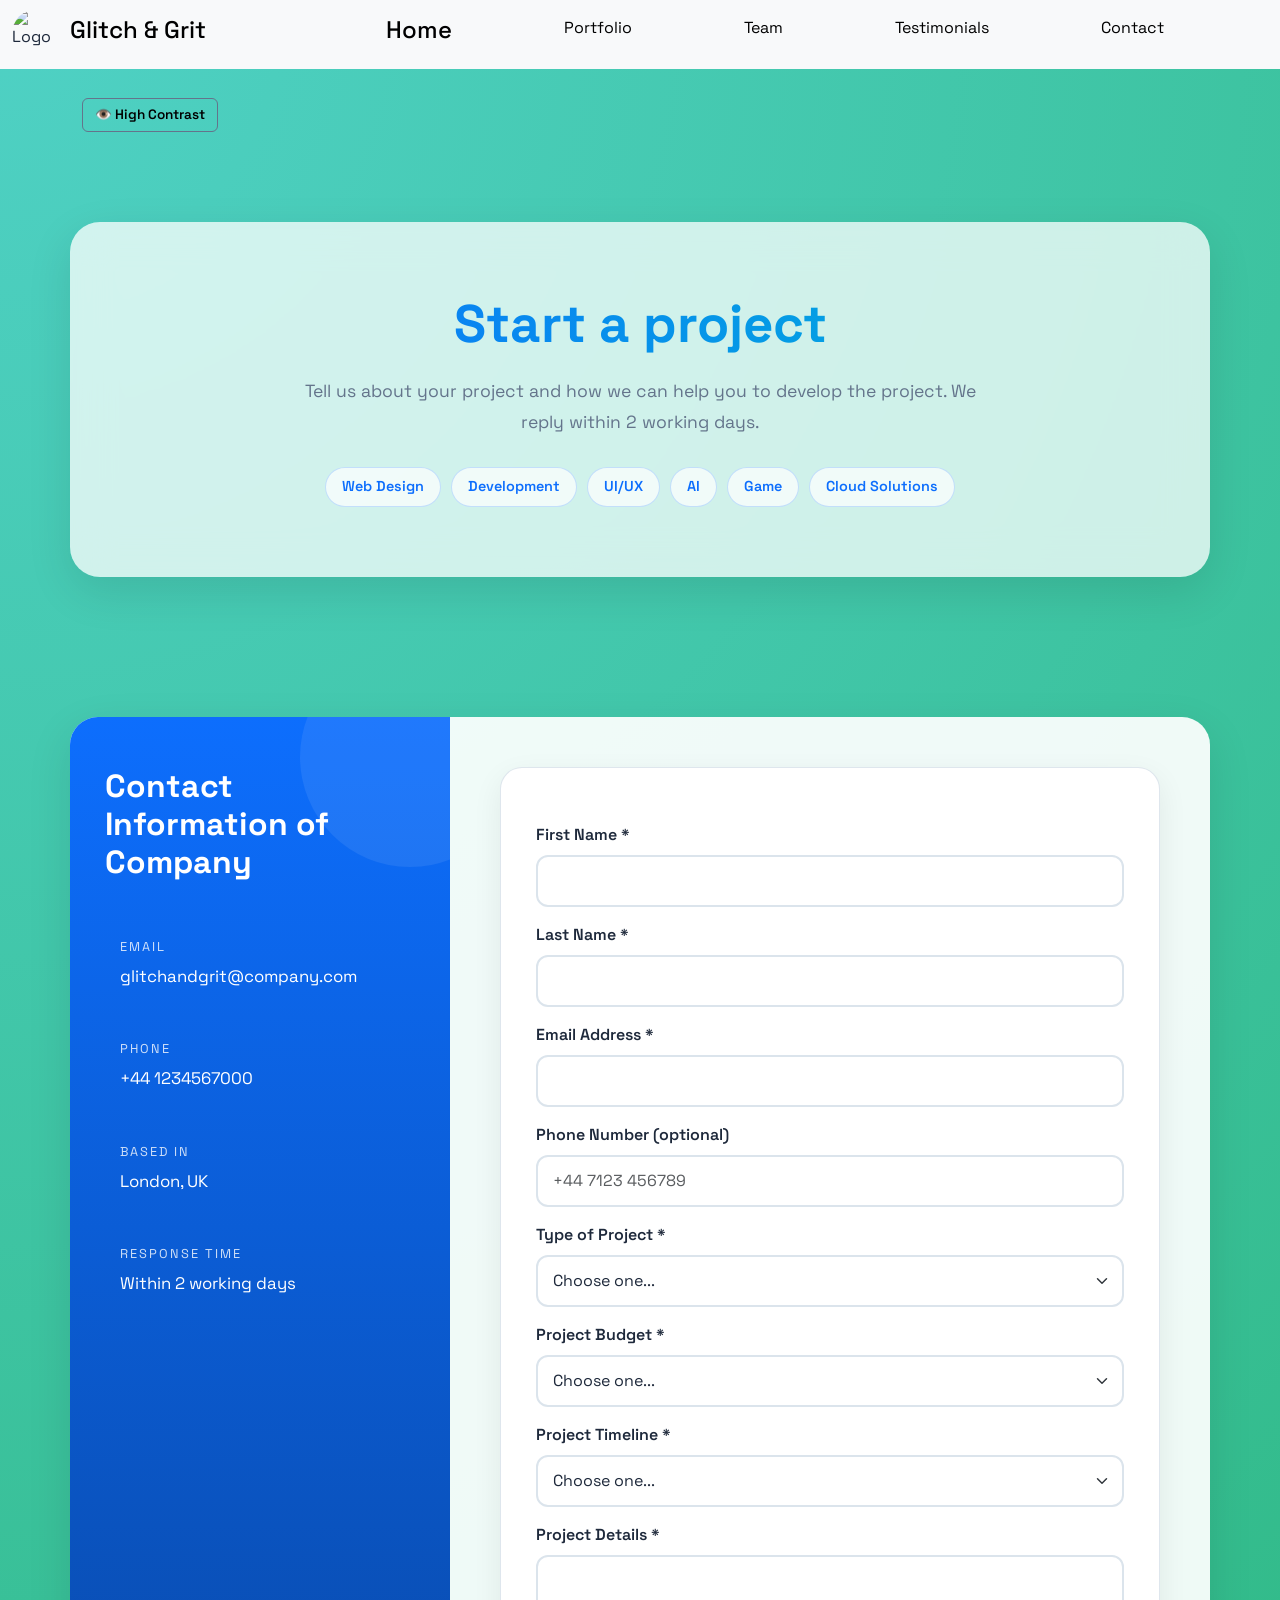
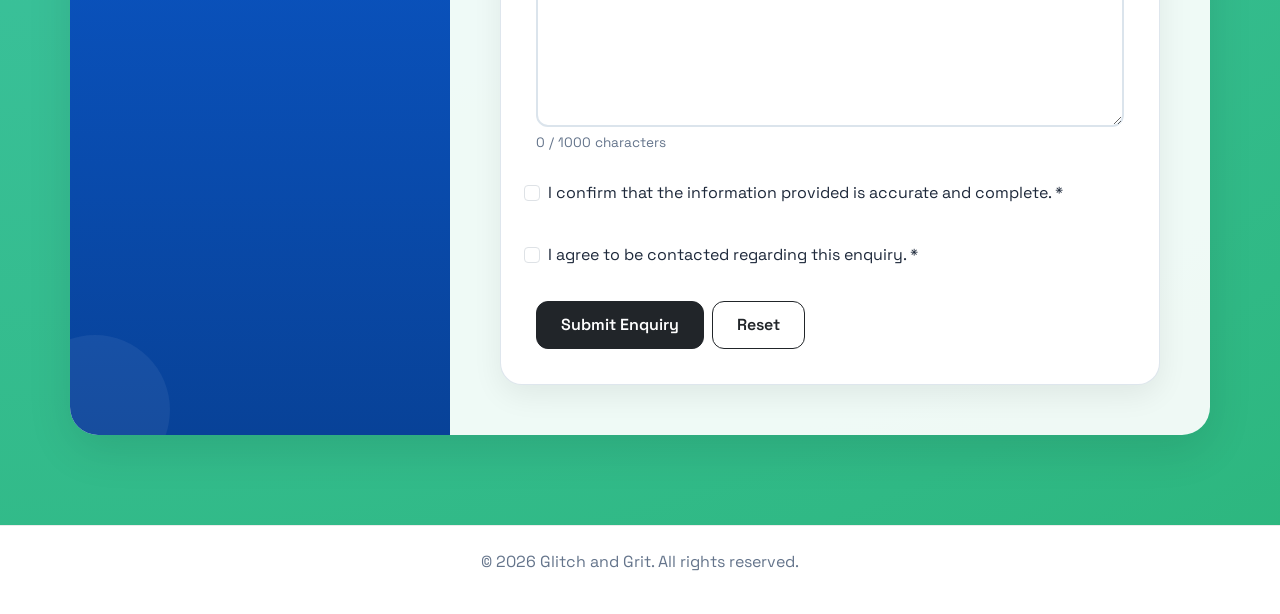
==== commit 28c56328: "Resolved pull conflict and made clean comments" ====
--- a/enquiry.html
+++ b/enquiry.html
@@ -16,7 +16,7 @@
 
     <nav class="navbar navbar-expand-md navbar-light bg-light fixed-top">
         <div class="container-fluid">
-            <img src="logo_image/gglogo.png" alt="Logo" width="50" height="50" class="d-inline-block rounded-circle align-text-top me-2">
+            <img src="images/gglogo.png" alt="Logo" width="50" height="50" class="d-inline-block rounded-circle align-text-top me-2">
             <a class="navbar-brand" href="index.html"><h4>Glitch & Grit</h4></a>
             <button class="navbar-toggler" 
                 type="button" 
@@ -39,17 +39,18 @@
                     <a class="nav-link active" href="team.html">Team</a>
                 </li>
                 <li class="nav-item mx-5">
-                    <a class="nav-link  active" href="testimonial.html">Testimonials</a>
+                    <a class="nav-link active" href="testimonial.html">Testimonials</a>
                 </li>
                 <li class="nav-item mx-5">
                     <a class="nav-link active" href="enquiry.html">Contact</a>
                 </li>
             </ul>
         </div>
+        </div>
     </nav>
 
-    <!-- Hight contrast button for user who can't see in lower contrast -->
-    <div>
+    <!-- High contrast feature -->
+    <div class="container mt-2">
         <button type="button" id="contrast-toggle-btn" style="background:none; border:1px solid #64748b; padding:6px 12px; border-radius:6px; cursor:pointer; font-weight:600; font-size: 0.85rem;" aria-label="Toggle High Contrast Mode">👁️ High Contrast</button>
     </div>
     
@@ -72,7 +73,6 @@
             </div>
         </section>
 
-            
         <section class="contact">
             <div class="container">
                 <!-- Left column: Contact Information -->
@@ -98,7 +98,7 @@
                             <p>Within 2 working days</p>
                         </div>
                     </div>
-        
+    
                     <!-- Right column: Enquiry Form -->
                     <div class="col-md-8">
                         <form novalidate>
@@ -124,7 +124,7 @@
                             </div>
 
                             <div class="mb-3">
-                                    <label for="phone-number" class="form-label">Phone Number (optional)</label>
+                                <label for="phone-number" class="form-label">Phone Number (optional)</label>
                                 <input type="tel" id="phone-number" name="Phone" class="form-control" placeholder="+44 7123 456789" autocomplete="tel" aria-describedby="phone-number-error">
                                 <p id="phone-number-error" class="phone-number-error-message" role="alert" aria-live="polite"></p>
                             </div>
@@ -147,28 +147,27 @@
 
                             <div class="mb-3">
                                 <label for="project-budget" class="form-label">Project Budget *</label>
-                                    <select id="project-budget" name="projectBudget" class="form-select" aria-describedby="project-budget-error">
-                                        <option value="">Choose one...</option>
-                                        <option value="low">Under £4,000</option>
-                                        <option value="medium">£4,000 - £10,000</option>
-                                        <option value="high">£10,000 - £20,000</option>
-                                        <option value="very-high">£20,000 +</option>
-                                    </select>
-                                    <p id="project-budget-error" class="project-budget-error-message" role="alert" aria-live="polite"></p>
+                                <select id="project-budget" name="projectBudget" class="form-select" aria-describedby="project-budget-error">
+                                    <option value="">Choose one...</option>
+                                    <option value="low">Under £4,000</option>
+                                    <option value="medium">£4,000 - £10,000</option>
+                                    <option value="high">£10,000 - £20,000</option>
+                                    <option value="very-high">£20,000 +</option>
+                                </select>
+                                <p id="project-budget-error" class="project-budget-error-message" role="alert" aria-live="polite"></p>
                             </div>
 
                             <div class="mb-3">
                                 <label for="project-timeline" class="form-label">Project Timeline *</label>
-                                    <select id="project-timeline" name="projectTimeline" class="form-select" aria-describedby="project-timeline-error">
-                                        <option value="">Choose one...</option>
-                                        <option value="urgent">Within 4 weeks</option>
-                                        <option value="short">1 - 2 months</option>
-                                        <option value="medium">2 - 5 months</option>
-                                        <option value="long">5+ months</option>
-                                    </select>
-                                    <p id="project-timeline-error" class="project-timeline-error-message" role="alert" aria-live="polite"></p>
-                            </div>
-
+                                <select id="project-timeline" name="projectTimeline" class="form-select" aria-describedby="project-timeline-error">
+                                    <option value="">Choose one...</option>
+                                    <option value="urgent">Within 4 weeks</option>
+                                    <option value="short">1 - 2 months</option>
+                                    <option value="medium">2 - 5 months</option>
+                                    <option value="long">5+ months</option>
+                                </select>
+                                <p id="project-timeline-error" class="project-timeline-error-message" role="alert" aria-live="polite"></p>
+                            </div>
 
                             <div class="mb-3">
                                 <label for="project-details" class="form-label">Project Details *</label>
@@ -214,14 +213,11 @@
     <script src="https://code.jquery.com/jquery-3.7.1.min.js"></script>
 
     <!-- Custom JS -->
-    <!-- validation js-->
     <script src="validation.js"></script>
 
-    <!-- storage js -->
     <script src="storage.js"></script>
-
-    <!-- enquiry js -->
+    
     <script src="enquiry.js"></script>
 
 </body>
-</html>
+</html>
--- a/enquiry.css
+++ b/enquiry.css
@@ -11,10 +11,8 @@
     --white: #ffffff;
     --light: #f8fafc;
     --border:#dbe4ec;
-    --shadow:
-    0 15px 45px rgba(0,0,0,.10);
-    --shadow-hover:
-    0 25px 55px rgba(0,0,0,.18);
+    --shadow: 0 15px 45px rgba(0,0,0,.10);
+    --shadow-hover: 0 25px 55px rgba(0,0,0,.18);
     --radius:22px;
 }
 
@@ -25,7 +23,6 @@
     box-sizing: border-box;
 }
 
-/* smooth scrolling */
 html {
     scroll-behavior: smooth;
 }
@@ -33,8 +30,7 @@
 /* Main page styling - body */
 body {
     font-family: "Space Grotesk",sans-serif;
-    background:
-    radial-gradient(circle at top left,#4fd1c5,#2cb67d);
+    background: radial-gradient(circle at top left,#4fd1c5,#2cb67d);
     color: var(--dark);
     padding-top: 90px;
     overflow-x: hidden;
@@ -48,13 +44,11 @@
     background: #dbe4ec;
 }
 
-Hero section
 ::-webkit-scrollbar-thumb {
     background: #0d6efd;
     border-radius: 30px;
 }
 
-hero content
 ::-webkit-scrollbar-thumb:hover {
     background: #084298;
 }
@@ -78,21 +72,20 @@
     padding: 70px 50px;
     text-align: center;
     box-shadow: var(--shadow);
-    animation:floatHero 6s ease-in-out infinite;
-}
-
-/* CSS styling for top enquiry box inside */
+}
+
+/* styling for top box */
 .enquiry-section h2 {
     font-size: 3.3rem;
     font-weight: 800;
-    background:
-    linear-gradient(90deg,#0d6efd,#00b4d8);
+    background: linear-gradient(90deg,#0d6efd,#00b4d8);
+    -webkit-background-clip: text;
     background-clip: text;
     color: transparent;
     margin-bottom: 20px;
 }
 
-/* Text under main title */
+/* main title */
 .enquiry-section p {
     color: #64748b;
     font-size: 1.1rem;
@@ -101,7 +94,7 @@
     line-height: 1.8;
 }
 
-/* Service highlights styling */
+/* Highlighting services */
 .service-highlights {
     display: flex;
     justify-content: center;
@@ -131,7 +124,6 @@
 .contact {
     padding: 70px 0;
 }
-
 
 .contact .row {
     background: rgba(255,255,255,.92);
@@ -177,6 +169,7 @@
     left: -50px;
     bottom: -50px;
 }
+
 .contact .col-md-4 h2 {
     font-size: 2rem;
     font-weight: 700;
@@ -195,7 +188,6 @@
     z-index: 2;
 }
 
-
 .contacts-detail:hover {
     background: rgba(255,255,255,.12);
     transform: translateX(8px);
@@ -226,6 +218,7 @@
 .contact .col-md-8 {
     padding: 50px;
 }
+
 .contact form {
     background: #ffffff;
     border: 1px solid rgba(219,228,236,.9);
@@ -234,6 +227,7 @@
     box-shadow: 0 10px 30px rgba(0,0,0,.07);
     transition: transform .3s ease, box-shadow .3s ease;
 }
+
 .contact form:hover {
     transform: translateY(-3px);
     box-shadow: 0 15px 35px rgba(0,0,0,.10);
@@ -246,7 +240,6 @@
     margin-bottom: 8px;
 }
 
-/* Text inputs and dropdown menu styling*/
 .form-control,
 .form-select {
     border: 2px solid var(--border);
@@ -333,7 +326,7 @@
     box-shadow: 0 0 0 3px rgba(13,110,253,.18);
 }
 
-/* Buttons submit and reset styling */
+/* Submit button and reset */
 .contact .btn {
     border-radius: 12px;
     padding: 11px 24px;
@@ -401,13 +394,12 @@
     .form-select {
         font-size: 16px;
     }
-
     .contact .btn {
         width: 100%;
     }
 }
 
-/* Hight contrast styling */
+/* High contrast styling */
 body.high-contrast {
     background: #000000 !important;
     color: #ffff00 !important;
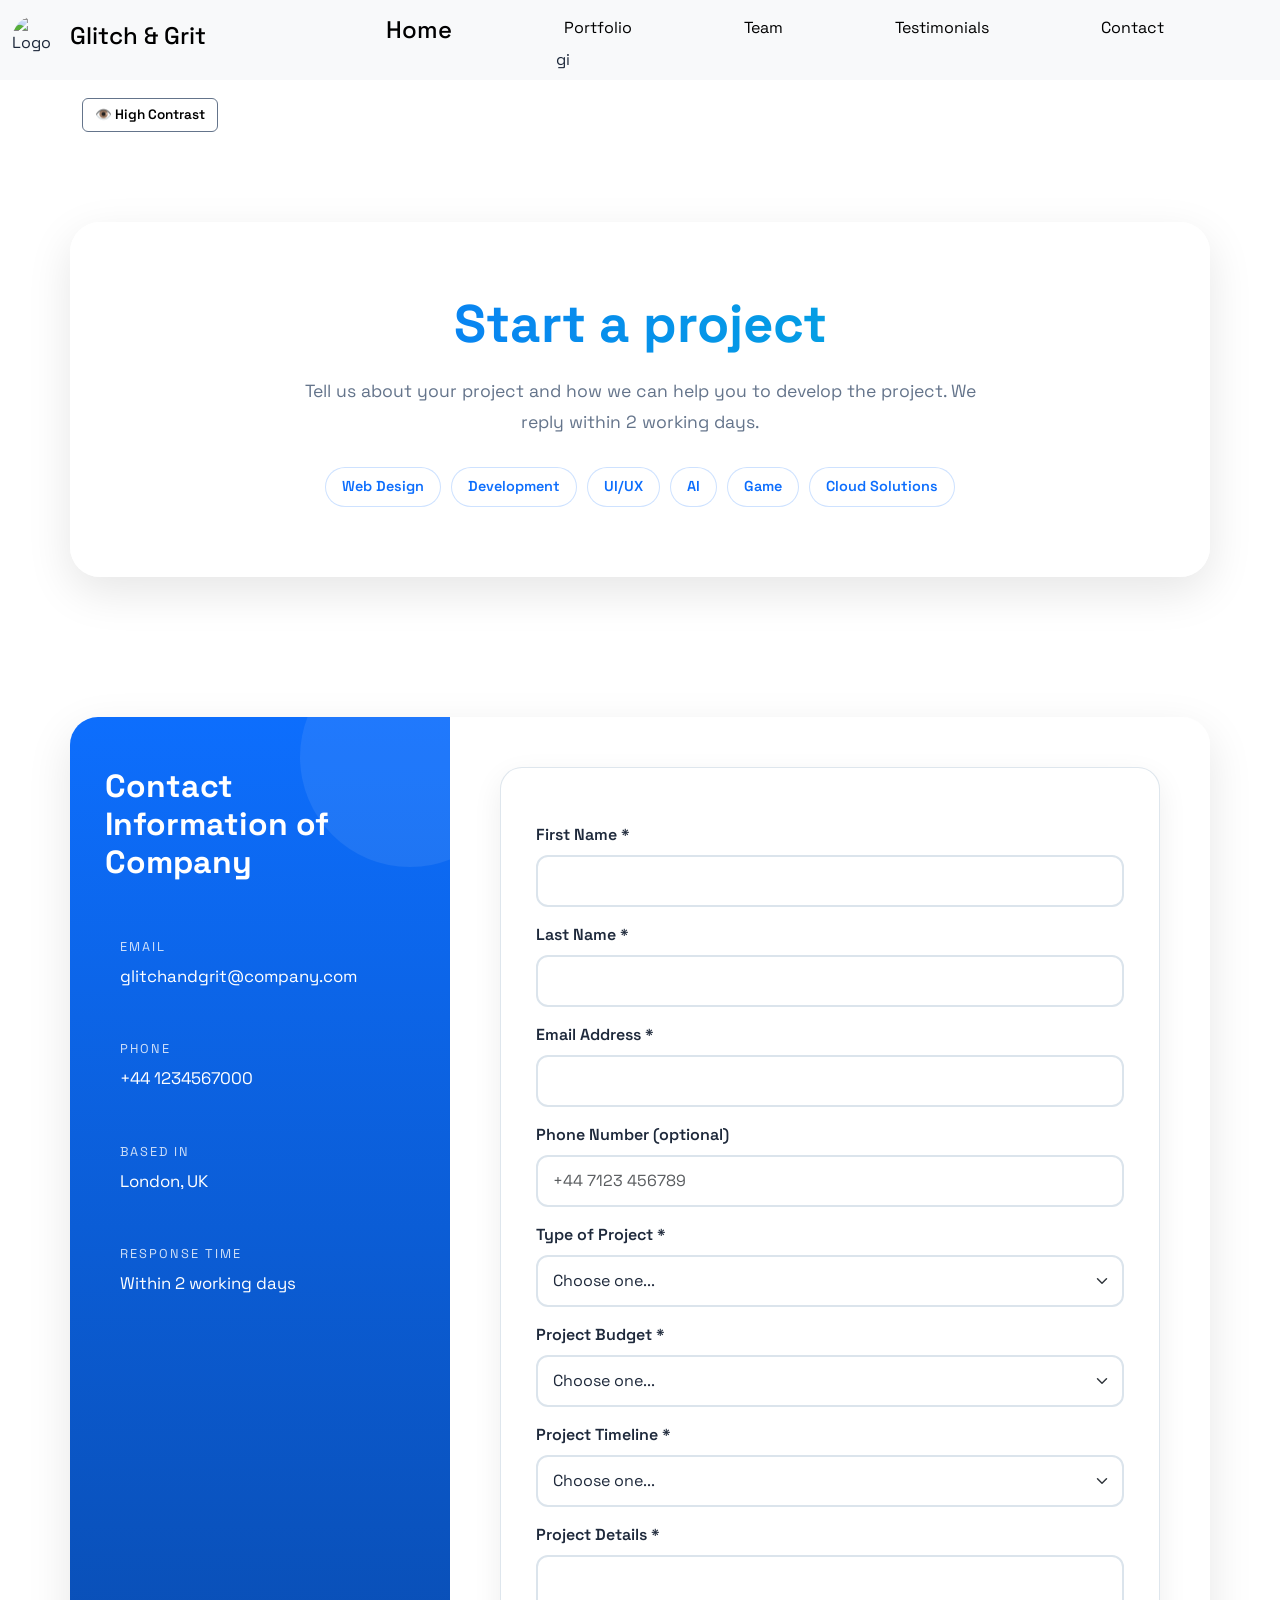
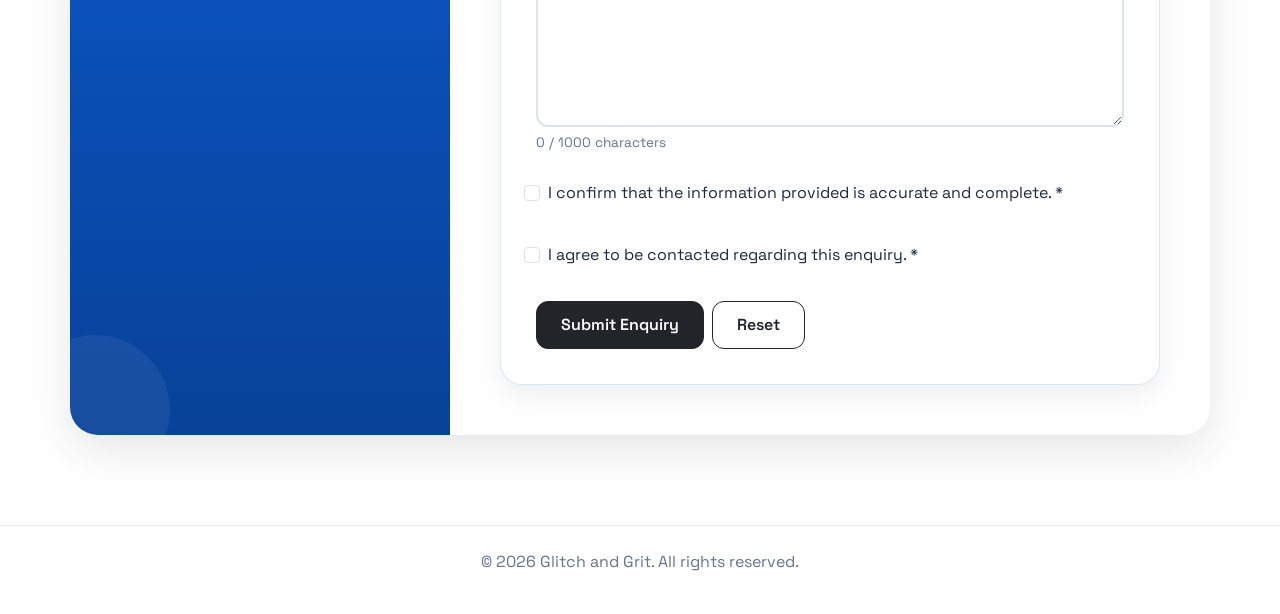
==== commit 05215987: "Clean enquiry branch without extra files" ====
--- a/enquiry.html
+++ b/enquiry.html
@@ -27,25 +27,25 @@
                 aria-label="Toggle navigation">
                 <span class="navbar-toggler-icon"> </span>
             </button>
-        <div class="collapse navbar-collapse" id="navbarnav">
-            <ul class="navbar-nav ms-auto me-5 mb-2 mb-lg-0">
-                <li class="nav-item mx-5" >
-                    <a class="nav-link active" aria-current="page" href="index.html"><h4>Home</h4></a>
-                </li>
-                <li class="nav-item mx-5" >
-                    <a class="nav-link active" href="portfolio.html">Portfolio</a>
-                </li>
-                <li class="nav-item mx-5" >
-                    <a class="nav-link active" href="team.html">Team</a>
-                </li>
-                <li class="nav-item mx-5">
-                    <a class="nav-link active" href="testimonial.html">Testimonials</a>
-                </li>
-                <li class="nav-item mx-5">
-                    <a class="nav-link active" href="enquiry.html">Contact</a>
-                </li>
-            </ul>
-        </div>
+            <div class="collapse navbar-collapse" id="navbarnav">
+                <ul class="navbar-nav ms-auto me-5 mb-2 mb-lg-0">
+                    <li class="nav-item mx-5" >
+                        <a class="nav-link active" aria-current="page" href="index.html"><h4>Home</h4></a>
+                    </li>
+                    <li class="nav-item mx-5" >
+                        <a class="nav-link active" href="portfolio.html">Portfolio</a>gi
+                    </li>
+                    <li class="nav-item mx-5" >
+                        <a class="nav-link active" href="team.html">Team</a>
+                    </li>
+                    <li class="nav-item mx-5">
+                        <a class="nav-link active" href="testimonial.html">Testimonials</a>
+                    </li>
+                    <li class="nav-item mx-5">
+                        <a class="nav-link active" href="enquiry.html">Contact</a>
+                    </li>
+                </ul>
+            </div>
         </div>
     </nav>
 
@@ -216,7 +216,7 @@
     <script src="validation.js"></script>
 
     <script src="storage.js"></script>
-    
+
     <script src="enquiry.js"></script>
 
 </body>
--- a/enquiry.css
+++ b/enquiry.css
@@ -30,7 +30,7 @@
 /* Main page styling - body */
 body {
     font-family: "Space Grotesk",sans-serif;
-    background: radial-gradient(circle at top left,#4fd1c5,#2cb67d);
+    background: radial-gradient(circle at top left, #178582);
     color: var(--dark);
     padding-top: 90px;
     overflow-x: hidden;
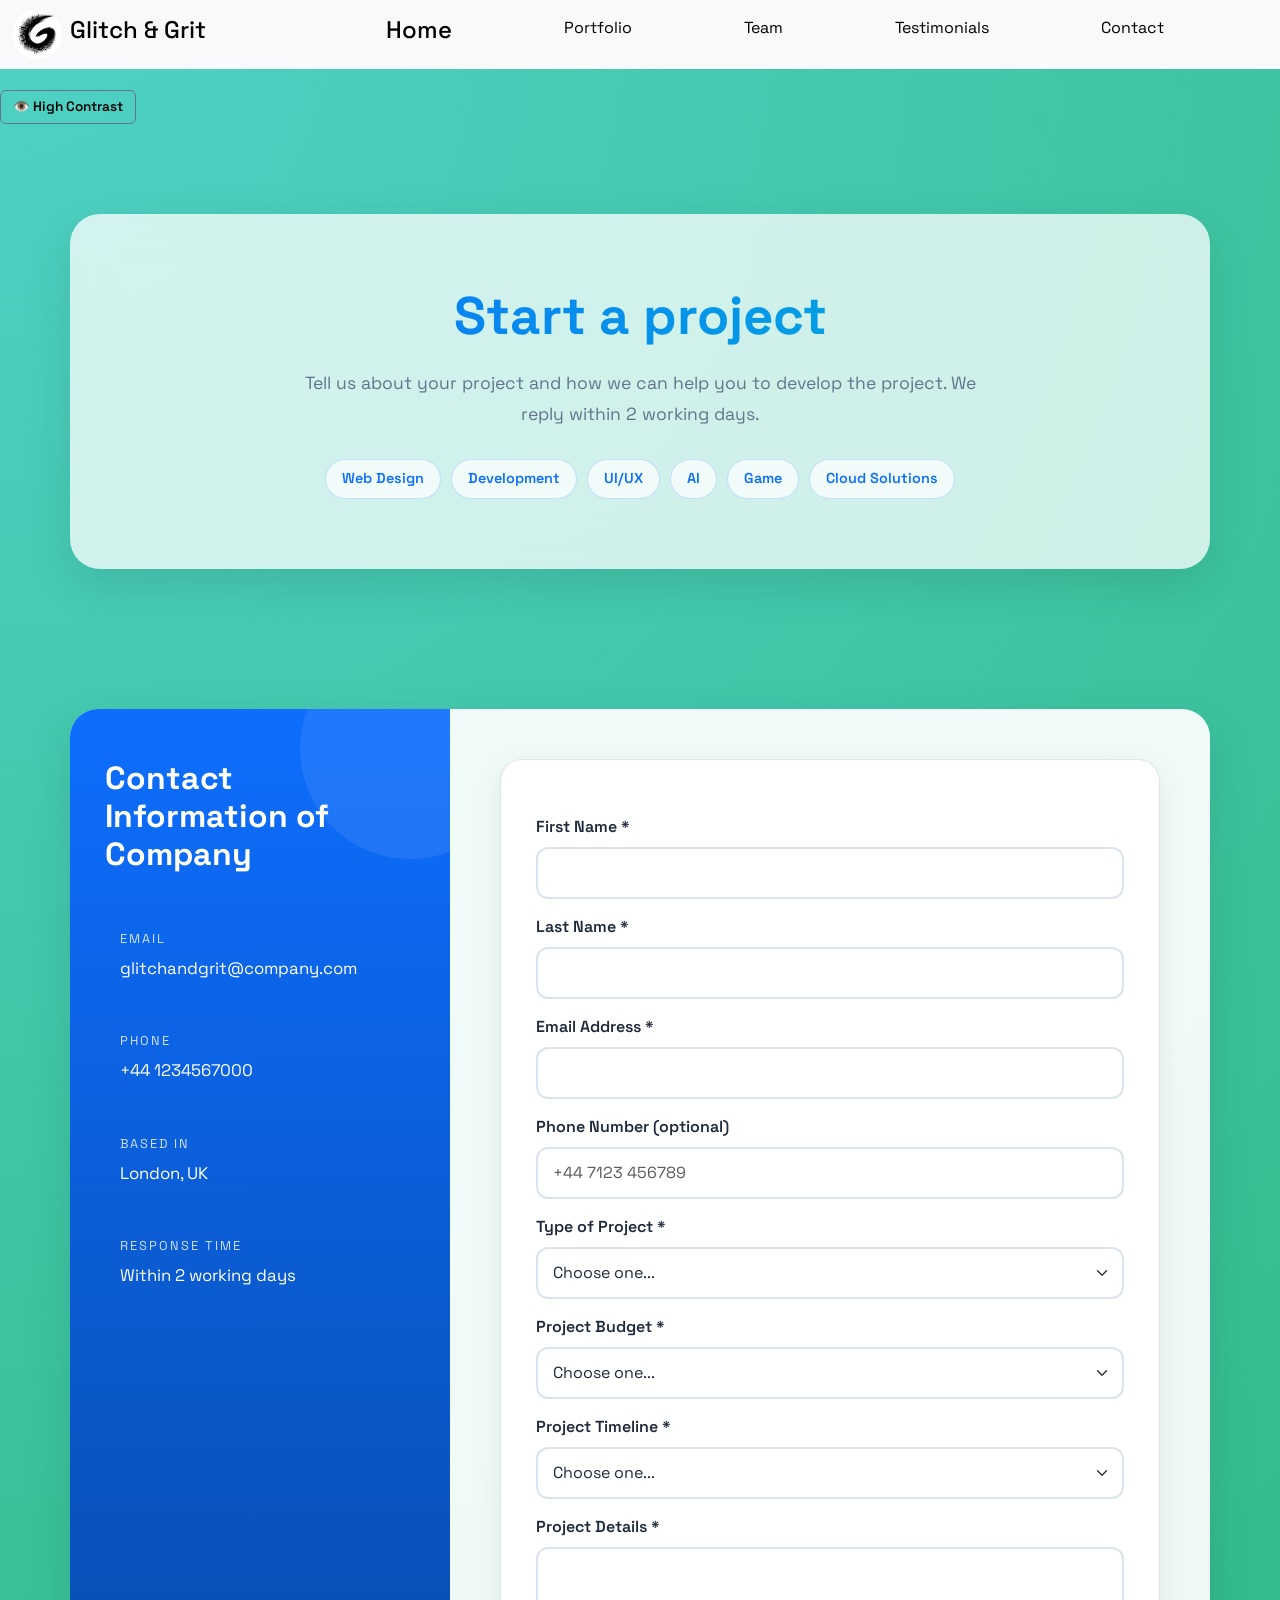
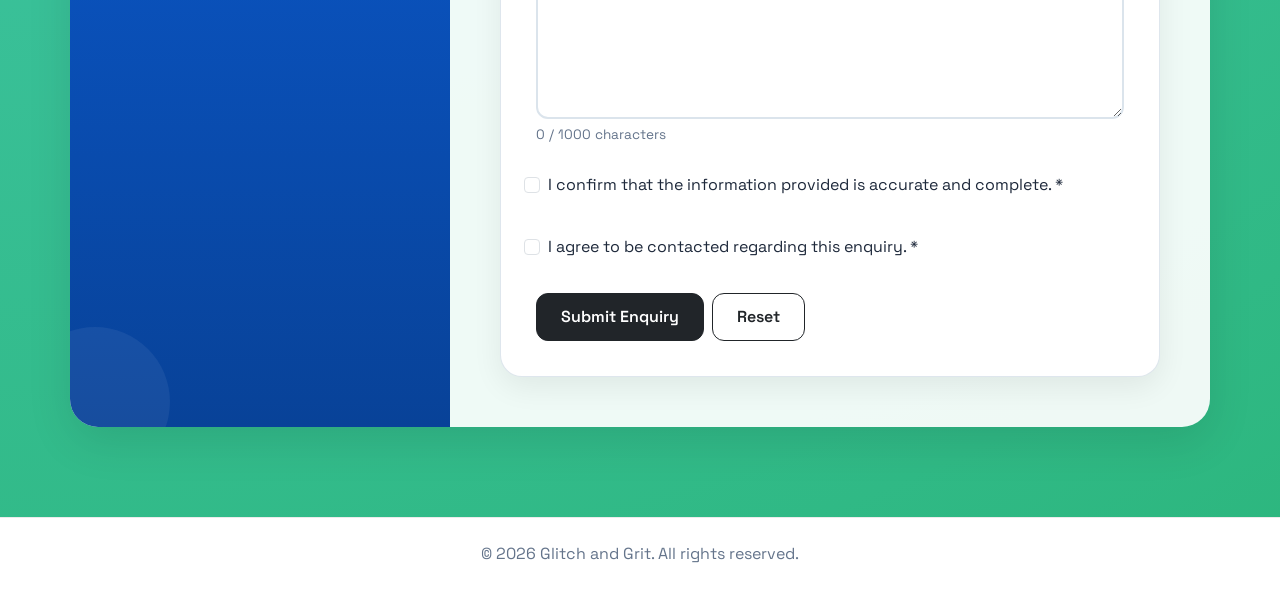
==== commit 686a7ee8: "Merge pull request #37 from aashishuk2026-spec/dev Dev" ====
--- a/enquiry.html
+++ b/enquiry.html
@@ -16,7 +16,7 @@
 
     <nav class="navbar navbar-expand-md navbar-light bg-light fixed-top">
         <div class="container-fluid">
-            <img src="images/gglogo.png" alt="Logo" width="50" height="50" class="d-inline-block rounded-circle align-text-top me-2">
+            <img src="logo_image/gglogo.png" alt="Logo" width="50" height="50" class="d-inline-block rounded-circle align-text-top me-2">
             <a class="navbar-brand" href="index.html"><h4>Glitch & Grit</h4></a>
             <button class="navbar-toggler" 
                 type="button" 
@@ -27,30 +27,29 @@
                 aria-label="Toggle navigation">
                 <span class="navbar-toggler-icon"> </span>
             </button>
-            <div class="collapse navbar-collapse" id="navbarnav">
-                <ul class="navbar-nav ms-auto me-5 mb-2 mb-lg-0">
-                    <li class="nav-item mx-5" >
-                        <a class="nav-link active" aria-current="page" href="index.html"><h4>Home</h4></a>
-                    </li>
-                    <li class="nav-item mx-5" >
-                        <a class="nav-link active" href="portfolio.html">Portfolio</a>gi
-                    </li>
-                    <li class="nav-item mx-5" >
-                        <a class="nav-link active" href="team.html">Team</a>
-                    </li>
-                    <li class="nav-item mx-5">
-                        <a class="nav-link active" href="testimonial.html">Testimonials</a>
-                    </li>
-                    <li class="nav-item mx-5">
-                        <a class="nav-link active" href="enquiry.html">Contact</a>
-                    </li>
-                </ul>
-            </div>
+        <div class="collapse navbar-collapse" id="navbarnav">
+            <ul class="navbar-nav ms-auto me-5 mb-2 mb-lg-0">
+                <li class="nav-item mx-5" >
+                    <a class="nav-link active" aria-current="page" href="index.html"><h4>Home</h4></a>
+                </li>
+                <li class="nav-item mx-5" >
+                    <a class="nav-link active" href="portfolio.html">Portfolio</a>
+                </li>
+                <li class="nav-item mx-5" >
+                    <a class="nav-link active" href="team.html">Team</a>
+                </li>
+                <li class="nav-item mx-5">
+                    <a class="nav-link  active" href="testimonial.html">Testimonials</a>
+                </li>
+                <li class="nav-item mx-5">
+                    <a class="nav-link active" href="enquiry.html">Contact</a>
+                </li>
+            </ul>
         </div>
     </nav>
 
-    <!-- High contrast feature -->
-    <div class="container mt-2">
+    <!-- Hight contrast button for user who can't see in lower contrast -->
+    <div>
         <button type="button" id="contrast-toggle-btn" style="background:none; border:1px solid #64748b; padding:6px 12px; border-radius:6px; cursor:pointer; font-weight:600; font-size: 0.85rem;" aria-label="Toggle High Contrast Mode">👁️ High Contrast</button>
     </div>
     
@@ -73,6 +72,7 @@
             </div>
         </section>
 
+            
         <section class="contact">
             <div class="container">
                 <!-- Left column: Contact Information -->
@@ -98,7 +98,7 @@
                             <p>Within 2 working days</p>
                         </div>
                     </div>
-    
+        
                     <!-- Right column: Enquiry Form -->
                     <div class="col-md-8">
                         <form novalidate>
@@ -124,7 +124,7 @@
                             </div>
 
                             <div class="mb-3">
-                                <label for="phone-number" class="form-label">Phone Number (optional)</label>
+                                    <label for="phone-number" class="form-label">Phone Number (optional)</label>
                                 <input type="tel" id="phone-number" name="Phone" class="form-control" placeholder="+44 7123 456789" autocomplete="tel" aria-describedby="phone-number-error">
                                 <p id="phone-number-error" class="phone-number-error-message" role="alert" aria-live="polite"></p>
                             </div>
@@ -147,27 +147,28 @@
 
                             <div class="mb-3">
                                 <label for="project-budget" class="form-label">Project Budget *</label>
-                                <select id="project-budget" name="projectBudget" class="form-select" aria-describedby="project-budget-error">
-                                    <option value="">Choose one...</option>
-                                    <option value="low">Under £4,000</option>
-                                    <option value="medium">£4,000 - £10,000</option>
-                                    <option value="high">£10,000 - £20,000</option>
-                                    <option value="very-high">£20,000 +</option>
-                                </select>
-                                <p id="project-budget-error" class="project-budget-error-message" role="alert" aria-live="polite"></p>
+                                    <select id="project-budget" name="projectBudget" class="form-select" aria-describedby="project-budget-error">
+                                        <option value="">Choose one...</option>
+                                        <option value="low">Under £4,000</option>
+                                        <option value="medium">£4,000 - £10,000</option>
+                                        <option value="high">£10,000 - £20,000</option>
+                                        <option value="very-high">£20,000 +</option>
+                                    </select>
+                                    <p id="project-budget-error" class="project-budget-error-message" role="alert" aria-live="polite"></p>
                             </div>
 
                             <div class="mb-3">
                                 <label for="project-timeline" class="form-label">Project Timeline *</label>
-                                <select id="project-timeline" name="projectTimeline" class="form-select" aria-describedby="project-timeline-error">
-                                    <option value="">Choose one...</option>
-                                    <option value="urgent">Within 4 weeks</option>
-                                    <option value="short">1 - 2 months</option>
-                                    <option value="medium">2 - 5 months</option>
-                                    <option value="long">5+ months</option>
-                                </select>
-                                <p id="project-timeline-error" class="project-timeline-error-message" role="alert" aria-live="polite"></p>
-                            </div>
+                                    <select id="project-timeline" name="projectTimeline" class="form-select" aria-describedby="project-timeline-error">
+                                        <option value="">Choose one...</option>
+                                        <option value="urgent">Within 4 weeks</option>
+                                        <option value="short">1 - 2 months</option>
+                                        <option value="medium">2 - 5 months</option>
+                                        <option value="long">5+ months</option>
+                                    </select>
+                                    <p id="project-timeline-error" class="project-timeline-error-message" role="alert" aria-live="polite"></p>
+                            </div>
+
 
                             <div class="mb-3">
                                 <label for="project-details" class="form-label">Project Details *</label>
@@ -213,11 +214,14 @@
     <script src="https://code.jquery.com/jquery-3.7.1.min.js"></script>
 
     <!-- Custom JS -->
+    <!-- validation js-->
     <script src="validation.js"></script>
 
+    <!-- storage js -->
     <script src="storage.js"></script>
 
+    <!-- enquiry js -->
     <script src="enquiry.js"></script>
 
 </body>
-</html>+</html>
--- a/enquiry.css
+++ b/enquiry.css
@@ -11,8 +11,10 @@
     --white: #ffffff;
     --light: #f8fafc;
     --border:#dbe4ec;
-    --shadow: 0 15px 45px rgba(0,0,0,.10);
-    --shadow-hover: 0 25px 55px rgba(0,0,0,.18);
+    --shadow:
+    0 15px 45px rgba(0,0,0,.10);
+    --shadow-hover:
+    0 25px 55px rgba(0,0,0,.18);
     --radius:22px;
 }
 
@@ -23,6 +25,7 @@
     box-sizing: border-box;
 }
 
+/* smooth scrolling */
 html {
     scroll-behavior: smooth;
 }
@@ -30,7 +33,8 @@
 /* Main page styling - body */
 body {
     font-family: "Space Grotesk",sans-serif;
-    background: radial-gradient(circle at top left, #178582);
+    background:
+    radial-gradient(circle at top left,#4fd1c5,#2cb67d);
     color: var(--dark);
     padding-top: 90px;
     overflow-x: hidden;
@@ -44,11 +48,13 @@
     background: #dbe4ec;
 }
 
+Hero section
 ::-webkit-scrollbar-thumb {
     background: #0d6efd;
     border-radius: 30px;
 }
 
+hero content
 ::-webkit-scrollbar-thumb:hover {
     background: #084298;
 }
@@ -72,20 +78,21 @@
     padding: 70px 50px;
     text-align: center;
     box-shadow: var(--shadow);
-}
-
-/* styling for top box */
+    animation:floatHero 6s ease-in-out infinite;
+}
+
+/* CSS styling for top enquiry box inside */
 .enquiry-section h2 {
     font-size: 3.3rem;
     font-weight: 800;
-    background: linear-gradient(90deg,#0d6efd,#00b4d8);
-    -webkit-background-clip: text;
+    background:
+    linear-gradient(90deg,#0d6efd,#00b4d8);
     background-clip: text;
     color: transparent;
     margin-bottom: 20px;
 }
 
-/* main title */
+/* Text under main title */
 .enquiry-section p {
     color: #64748b;
     font-size: 1.1rem;
@@ -94,7 +101,7 @@
     line-height: 1.8;
 }
 
-/* Highlighting services */
+/* Service highlights styling */
 .service-highlights {
     display: flex;
     justify-content: center;
@@ -124,6 +131,7 @@
 .contact {
     padding: 70px 0;
 }
+
 
 .contact .row {
     background: rgba(255,255,255,.92);
@@ -169,7 +177,6 @@
     left: -50px;
     bottom: -50px;
 }
-
 .contact .col-md-4 h2 {
     font-size: 2rem;
     font-weight: 700;
@@ -188,6 +195,7 @@
     z-index: 2;
 }
 
+
 .contacts-detail:hover {
     background: rgba(255,255,255,.12);
     transform: translateX(8px);
@@ -218,7 +226,6 @@
 .contact .col-md-8 {
     padding: 50px;
 }
-
 .contact form {
     background: #ffffff;
     border: 1px solid rgba(219,228,236,.9);
@@ -227,7 +234,6 @@
     box-shadow: 0 10px 30px rgba(0,0,0,.07);
     transition: transform .3s ease, box-shadow .3s ease;
 }
-
 .contact form:hover {
     transform: translateY(-3px);
     box-shadow: 0 15px 35px rgba(0,0,0,.10);
@@ -240,6 +246,7 @@
     margin-bottom: 8px;
 }
 
+/* Text inputs and dropdown menu styling*/
 .form-control,
 .form-select {
     border: 2px solid var(--border);
@@ -326,7 +333,7 @@
     box-shadow: 0 0 0 3px rgba(13,110,253,.18);
 }
 
-/* Submit button and reset */
+/* Buttons submit and reset styling */
 .contact .btn {
     border-radius: 12px;
     padding: 11px 24px;
@@ -394,12 +401,13 @@
     .form-select {
         font-size: 16px;
     }
+
     .contact .btn {
         width: 100%;
     }
 }
 
-/* High contrast styling */
+/* Hight contrast styling */
 body.high-contrast {
     background: #000000 !important;
     color: #ffff00 !important;
